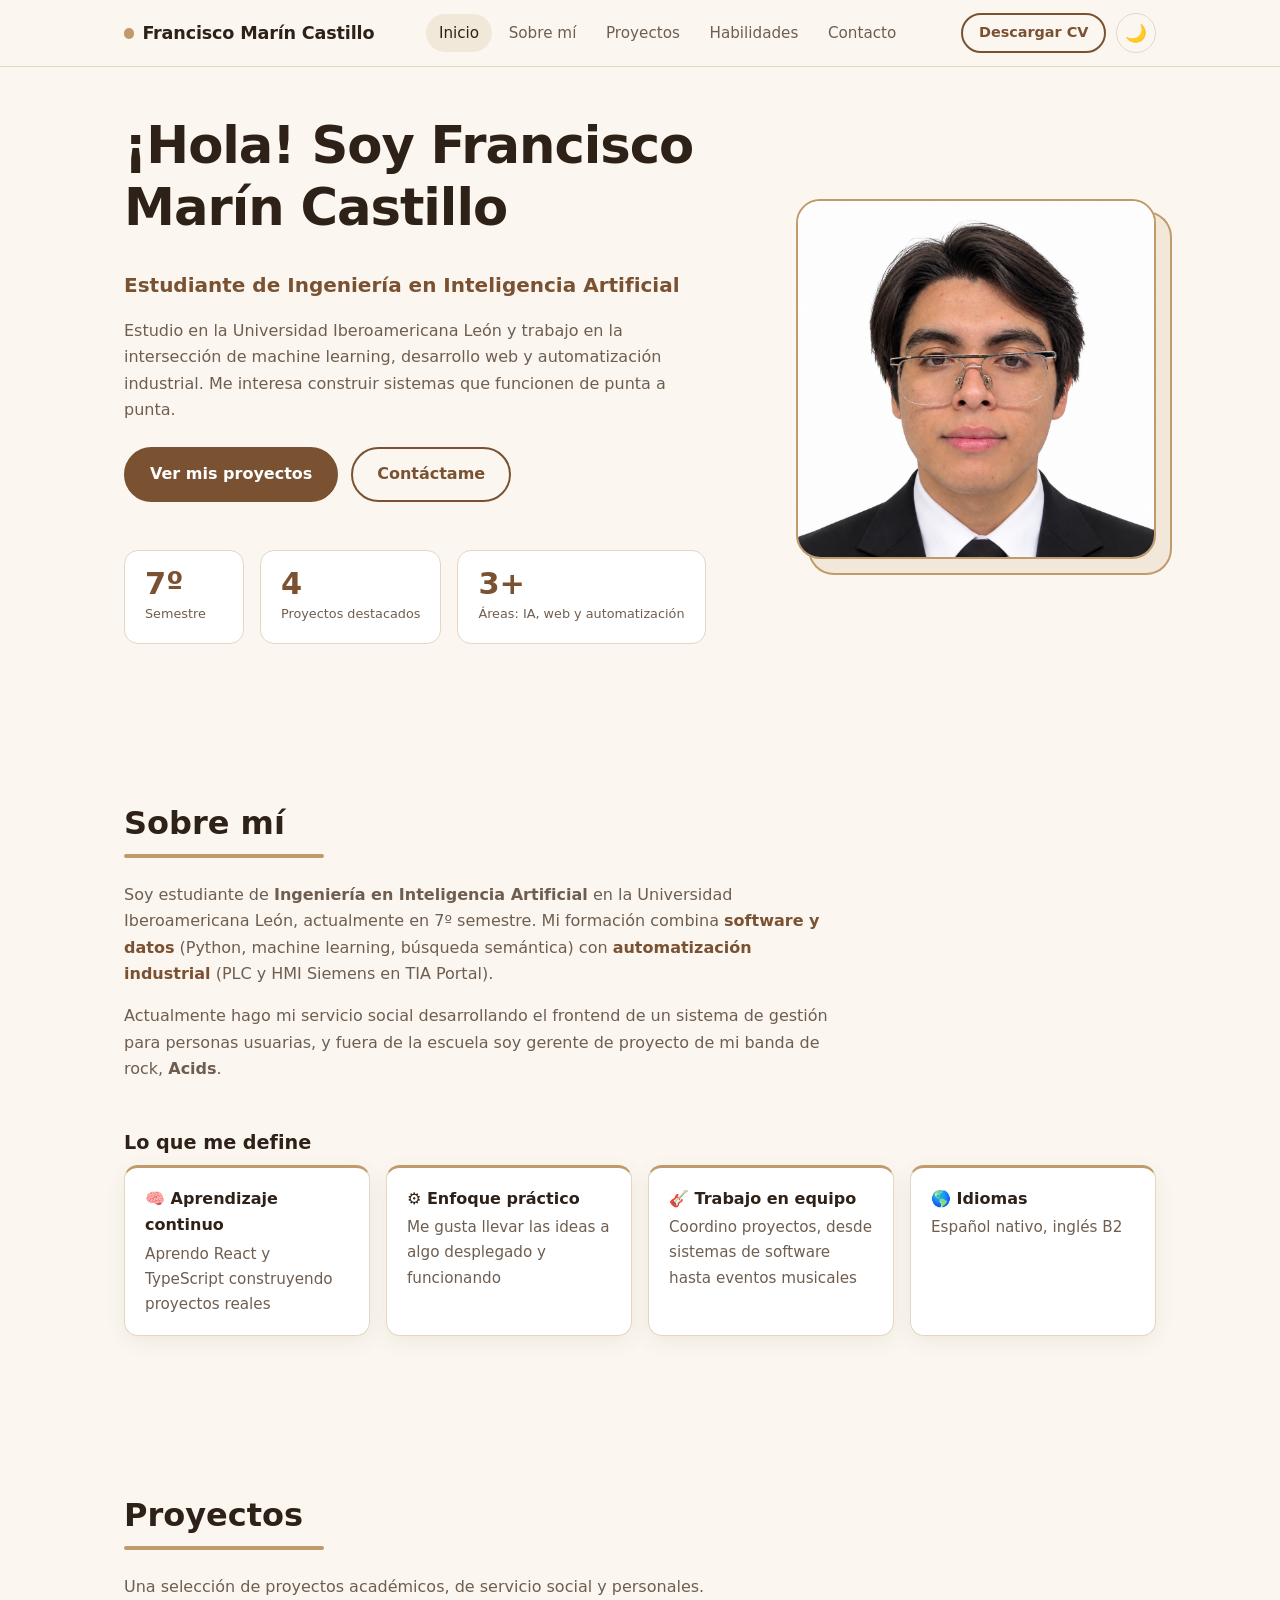
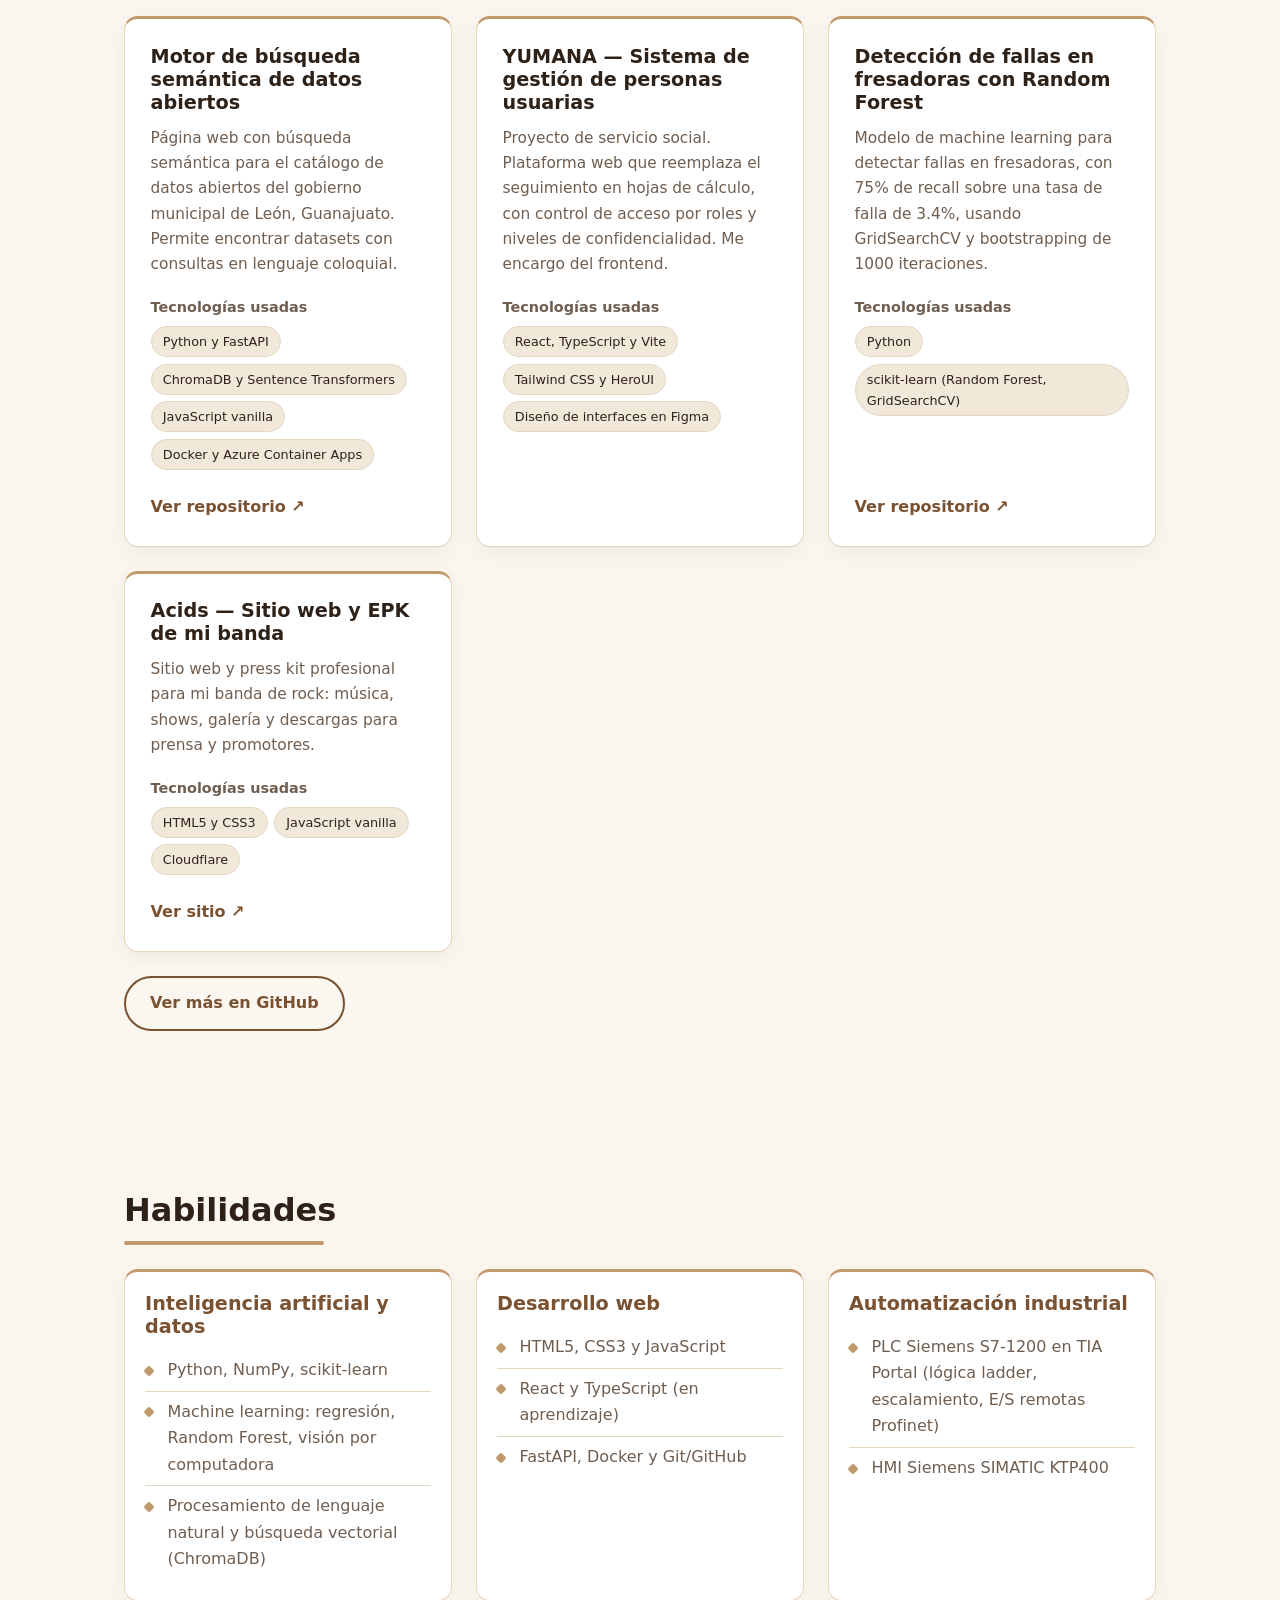
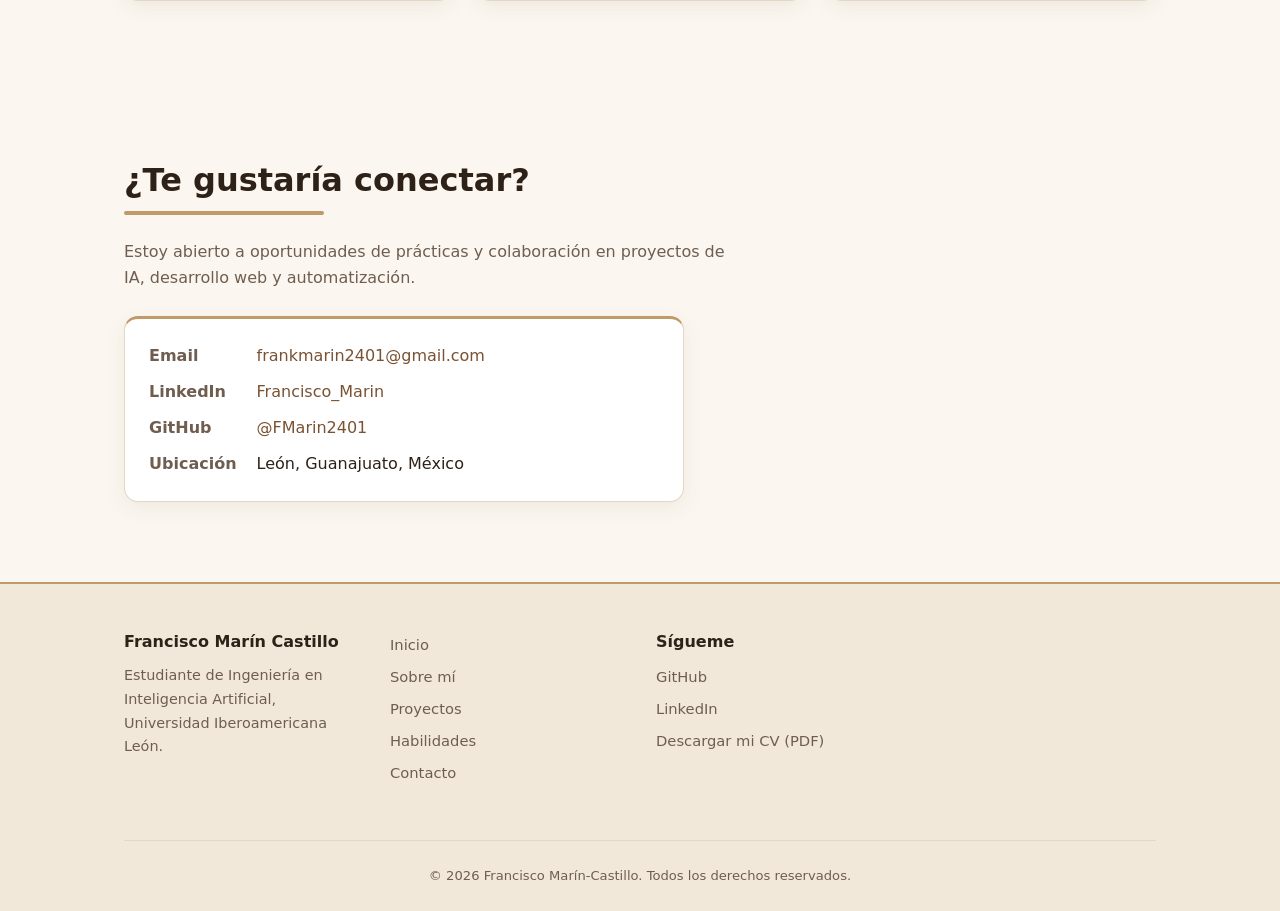
==== public/index.html @ a1ed073c "Refactorizacion" ====
<!DOCTYPE html>
<html lang="es">

<head>
  <meta charset="UTF-8">
  <meta name="viewport" content="width=device-width, initial-scale=1.0">
  <meta name="theme-color" content="#fbf7f0">

  <!-- SEO básico -->
  <title>Francisco Marín-Castillo | Estudiante de Ingeniería en Inteligencia Artificial</title>
  <meta name="description"
    content="Portafolio de Francisco Marín-Castillo, estudiante de Ingeniería en Inteligencia Artificial en la Universidad Iberoamericana León. Proyectos en machine learning, desarrollo web y automatización industrial.">
  <meta name="author" content="Francisco Marín-Castillo">
  <meta name="robots" content="index, follow">

  <!-- Open Graph (completar og:image y og:url cuando haya dominio) -->
  <link rel="canonical" href="https://frankmarincas.dev/">
  <meta property="og:url" content="https://frankmarincas.dev/">
  <meta property="og:title" content="Francisco Marín-Castillo - Ingeniería en Inteligencia Artificial">
  <meta property="og:description"
    content="Proyectos de machine learning, búsqueda semántica, desarrollo web y automatización industrial.">
  <meta property="og:type" content="profile">
  <meta property="og:site_name" content="Francisco Marín-Castillo">

  <!-- Twitter Card -->
  <meta name="twitter:card" content="summary">
  <meta name="twitter:title" content="Francisco Marín-Castillo - Ingeniería en IA">
  <meta name="twitter:description" content="Portafolio de proyectos de IA, desarrollo web y automatización.">

  <script src="theme-init.js"></script>
  <link rel="stylesheet" href="styles.css">
  <script src="script.js" defer></script>
</head>

<body>
  <a class="skip-link" href="#contenido-principal">Saltar al contenido</a>

  <!-- ========== HEADER ========== -->
  <header class="site-header">
    <div class="container site-header__inner">
      <a class="brand" href="#inicio">Francisco Marín Castillo</a>

      <nav class="nav" id="menu-principal" aria-label="Navegación principal">
        <ul class="nav__list">
          <li><a class="nav__link" href="#inicio">Inicio</a></li>
          <li><a class="nav__link" href="#sobre-mi">Sobre mí</a></li>
          <li><a class="nav__link" href="#proyectos-destacados">Proyectos</a></li>
          <li><a class="nav__link" href="#habilidades">Habilidades</a></li>
          <li><a class="nav__link" href="#contacto">Contacto</a></li>
        </ul>
      </nav>

      <!-- 2. Reemplaza el <a> del CV por este bloque -->
      <div class="site-header__actions">
        <a class="button button--outline button--small site-header__cv"
          href="assets/documents/FranciscoMarin_CVES.pdf" download>Descargar CV</a>

        <button class="icon-button theme-toggle" type="button"
                aria-label="Cambiar a modo oscuro"></button>

        <button class="icon-button nav-toggle" type="button"
                aria-expanded="false" aria-controls="menu-principal" aria-label="Abrir menú">
          <span class="nav-toggle__icon" aria-hidden="true"></span>
        </button>
      </div>
    </div>
  </header>

  <!-- ========== CONTENIDO PRINCIPAL ========== -->
  <main id="contenido-principal">

    <!-- Hero -->
    <section class="section section--hero" id="inicio" aria-labelledby="hero-titulo">
      <div class="container hero">
        <div class="hero__content">
          <h1 class="hero__title" id="hero-titulo">¡Hola! Soy Francisco Marín Castillo</h1>
          <p class="hero__role">Estudiante de Ingeniería en Inteligencia Artificial</p>
          <p class="hero__text">
            Estudio en la Universidad Iberoamericana León y trabajo en la
            intersección de machine learning, desarrollo web y automatización
            industrial. Me interesa construir sistemas que funcionen de punta a punta.
          </p>

          <div class="hero__actions">
            <a class="button button--primary" href="#proyectos-destacados">Ver mis proyectos</a>
            <a class="button button--outline" href="#contacto">Contáctame</a>
          </div>

          <ul class="stats">
            <li class="stats__item">
              <data class="stats__value" value="7">7º</data>
              <span class="stats__label">Semestre</span>
            </li>
            <li class="stats__item">
              <data class="stats__value" value="4">4</data>
              <span class="stats__label">Proyectos destacados</span>
            </li>
            <li class="stats__item">
              <data class="stats__value" value="3">3+</data>
              <span class="stats__label">Áreas: IA, web y automatización</span>
            </li>
          </ul>
        </div>

        <figure class="hero__figure">
          <img class="hero__photo" src="assets/images/Francisco.png" alt="Francisco Marín-Castillo"
            width="500" height="500" loading="eager">
        </figure>
      </div>
    </section>

    <!-- Sobre mí -->
    <section class="section" id="sobre-mi" aria-labelledby="about-titulo">
      <div class="container">
        <h2 class="section__title" id="about-titulo">Sobre mí</h2>

        <div class="prose">
          <p>
            Soy estudiante de <strong>Ingeniería en Inteligencia Artificial</strong>
            en la Universidad Iberoamericana León, actualmente en 7º semestre.
            Mi formación combina <em>software y datos</em> (Python, machine learning,
            búsqueda semántica) con <em>automatización industrial</em>
            (PLC y HMI Siemens en TIA Portal).
          </p>
          <p>
            Actualmente hago mi servicio social desarrollando el frontend de un
            sistema de gestión para personas usuarias, y fuera de la escuela soy
            gerente de proyecto de mi banda de rock, <strong>Acids</strong>.
          </p>
        </div>

        <h3 class="section__subtitle">Lo que me define</h3>
        <dl class="traits">
          <div class="traits__item card">
            <dt class="traits__term">🧠 Aprendizaje continuo</dt>
            <dd class="traits__desc">Aprendo React y TypeScript construyendo proyectos reales</dd>
          </div>
          <div class="traits__item card">
            <dt class="traits__term">⚙️ Enfoque práctico</dt>
            <dd class="traits__desc">Me gusta llevar las ideas a algo desplegado y funcionando</dd>
          </div>
          <div class="traits__item card">
            <dt class="traits__term">🎸 Trabajo en equipo</dt>
            <dd class="traits__desc">Coordino proyectos, desde sistemas de software hasta eventos musicales</dd>
          </div>
          <div class="traits__item card">
            <dt class="traits__term">🌎 Idiomas</dt>
            <dd class="traits__desc">Español nativo, inglés B2</dd>
          </div>
        </dl>
      </div>
    </section>

    <!-- Proyectos -->
    <section class="section" id="proyectos-destacados" aria-labelledby="projects-titulo">
      <div class="container">
        <h2 class="section__title" id="projects-titulo">Proyectos</h2>
        <p class="section__intro">Una selección de proyectos académicos, de servicio social y personales.</p>

        <div class="projects">
          <article class="card project">
            <h3 class="project__title">Motor de búsqueda semántica de datos abiertos</h3>
            <p class="project__text">
              Página web con búsqueda semántica para el catálogo de datos abiertos
              del gobierno municipal de León, Guanajuato. Permite encontrar datasets
              con consultas en lenguaje coloquial.
            </p>
            <h4 class="project__label">Tecnologías usadas</h4>
            <ul class="chips">
              <li class="chips__item">Python y FastAPI</li>
              <li class="chips__item">ChromaDB y Sentence Transformers</li>
              <li class="chips__item">JavaScript vanilla</li>
              <li class="chips__item">Docker y Azure Container Apps</li>
            </ul>
            <a class="project__link" href="https://github.com/FMarin2401/buscador_semantico_datasets_gubernamental"
              target="_blank" rel="noopener">Ver repositorio ↗</a>
          </article>

          <article class="card project">
            <h3 class="project__title">YUMANA — Sistema de gestión de personas usuarias</h3>
            <p class="project__text">
              Proyecto de servicio social. Plataforma web que reemplaza el seguimiento
              en hojas de cálculo, con control de acceso por roles y niveles de
              confidencialidad. Me encargo del frontend.
            </p>
            <h4 class="project__label">Tecnologías usadas</h4>
            <ul class="chips">
              <li class="chips__item">React, TypeScript y Vite</li>
              <li class="chips__item">Tailwind CSS y HeroUI</li>
              <li class="chips__item">Diseño de interfaces en Figma</li>
            </ul>
          </article>

          <article class="card project">
            <h3 class="project__title">Detección de fallas en fresadoras con Random Forest</h3>
            <p class="project__text">
              Modelo de machine learning para detectar fallas en fresadoras, con
              75% de recall sobre una tasa de falla de 3.4%, usando GridSearchCV y
              bootstrapping de 1000 iteraciones.
            </p>
            <h4 class="project__label">Tecnologías usadas</h4>
            <ul class="chips">
              <li class="chips__item">Python</li>
              <li class="chips__item">scikit-learn (Random Forest, GridSearchCV)</li>
            </ul>
            <a class="project__link" href="https://github.com/FMarin2401/ProyectoFresadoras" target="_blank"
              rel="noopener">Ver repositorio ↗</a>
          </article>

          <article class="card project">
            <h3 class="project__title">Acids — Sitio web y EPK de mi banda</h3>
            <p class="project__text">
              Sitio web y press kit profesional para mi banda de rock: música,
              shows, galería y descargas para prensa y promotores.
            </p>
            <h4 class="project__label">Tecnologías usadas</h4>
            <ul class="chips">
              <li class="chips__item">HTML5 y CSS3</li>
              <li class="chips__item">JavaScript vanilla</li>
              <li class="chips__item">Cloudflare</li>
            </ul>
            <a class="project__link" href="https://acids-mx.frankmarin2401.workers.dev" target="_blank"
              rel="noopener">Ver sitio ↗</a>
          </article>
        </div>

        <a class="button button--outline" href="https://github.com/FMarin2401" target="_blank" rel="noopener">
          Ver más en GitHub
        </a>
      </div>
    </section>

    <!-- Habilidades -->
    <section class="section" id="habilidades" aria-labelledby="skills-titulo">
      <div class="container">
        <h2 class="section__title" id="skills-titulo">Habilidades</h2>

        <div class="skills">
          <div class="card skill-group">
            <h3 class="skill-group__title">Inteligencia artificial y datos</h3>
            <ul class="skill-group__list">
              <li class="skill-group__item">Python, NumPy, scikit-learn</li>
              <li class="skill-group__item">Machine learning: regresión, Random Forest, visión por computadora</li>
              <li class="skill-group__item">Procesamiento de lenguaje natural y búsqueda vectorial (ChromaDB)</li>
            </ul>
          </div>

          <div class="card skill-group">
            <h3 class="skill-group__title">Desarrollo web</h3>
            <ul class="skill-group__list">
              <li class="skill-group__item">HTML5, CSS3 y JavaScript</li>
              <li class="skill-group__item">React y TypeScript (en aprendizaje)</li>
              <li class="skill-group__item">FastAPI, Docker y Git/GitHub</li>
            </ul>
          </div>

          <div class="card skill-group">
            <h3 class="skill-group__title">Automatización industrial</h3>
            <ul class="skill-group__list">
              <li class="skill-group__item">PLC Siemens S7-1200 en TIA Portal (lógica ladder, escalamiento, E/S remotas Profinet)</li>
              <li class="skill-group__item">HMI Siemens SIMATIC KTP400</li>
            </ul>
          </div>
        </div>
      </div>
    </section>

    <!-- Contacto -->
    <section class="section" id="contacto" aria-labelledby="cta-titulo">
      <div class="container">
        <h2 class="section__title" id="cta-titulo">¿Te gustaría conectar?</h2>
        <p class="section__intro">
          Estoy abierto a oportunidades de prácticas y colaboración en proyectos
          de IA, desarrollo web y automatización.
        </p>

        <address class="card contact-card">
          <dl class="contact-card__list">
            <dt>Email</dt>
            <dd><a href="mailto:frankmarin2401@gmail.com">frankmarin2401@gmail.com</a></dd>

            <dt>LinkedIn</dt>
            <dd>
              <a href="https://www.linkedin.com/in/francisco-marin-cast" target="_blank"
                rel="noopener">Francisco_Marin</a>
            </dd>

            <dt>GitHub</dt>
            <dd><a href="https://github.com/FMarin2401" target="_blank" rel="noopener">@FMarin2401</a></dd>

            <dt>Ubicación</dt>
            <dd>León, Guanajuato, México</dd>
          </dl>
        </address>
      </div>
    </section>
  </main>

  <!-- ========== FOOTER ========== -->
  <footer class="site-footer">
    <div class="container site-footer__grid">
      <section class="site-footer__block" aria-labelledby="footer-about">
        <h2 class="site-footer__title" id="footer-about">Francisco Marín Castillo</h2>
        <p class="site-footer__text">
          Estudiante de Ingeniería en Inteligencia Artificial,
          Universidad Iberoamericana León.
        </p>
      </section>

      <nav class="site-footer__block" aria-label="Enlaces del footer">
        <ul class="site-footer__list">
          <li><a class="site-footer__link" href="#inicio">Inicio</a></li>
          <li><a class="site-footer__link" href="#sobre-mi">Sobre mí</a></li>
          <li><a class="site-footer__link" href="#proyectos-destacados">Proyectos</a></li>
          <li><a class="site-footer__link" href="#habilidades">Habilidades</a></li>
          <li><a class="site-footer__link" href="#contacto">Contacto</a></li>
        </ul>
      </nav>

      <section class="site-footer__block" aria-labelledby="footer-social">
        <h2 class="site-footer__title" id="footer-social">Sígueme</h2>
        <ul class="site-footer__list">
          <li><a class="site-footer__link" href="https://github.com/FMarin2401" target="_blank"
              rel="noopener">GitHub</a></li>
          <li><a class="site-footer__link" href="https://www.linkedin.com/in/francisco-marin-cast" target="_blank"
              rel="noopener">LinkedIn</a></li>
          <li><a class="site-footer__link" href="assets/documents/FranciscoMarin_CVES.pdf" download>Descargar mi CV
              (PDF)</a></li>
        </ul>
      </section>

      <p class="site-footer__legal">&copy; 2026 Francisco Marín-Castillo. Todos los derechos reservados.</p>
    </div>
  </footer>
</body>

</html>
---- public/styles.css ----
/* ==========================================================
   Portafolio — Francisco Marín-Castillo
   Paleta: crema/marfil + café madera
   Arquitectura: tokens → base → layout → componentes
   Convención: BEM (.bloque__elemento--modificador)
   ========================================================== */

/* 1. Tokens */
:root {
  /* Color */
  color-scheme: light;
  --color-on-accent: #ffffff;                 /* texto sobre botones de acento */
  --color-header-bg: rgba(251, 247, 240, .9); /* fondo translúcido del header */
  --color-ivory: #fbf7f0;      /* fondo general */
  --color-white: #ffffff;      /* tarjetas */
  --color-sand: #f1e8da;       /* chips, hover suave */
  --color-border: #e4d6c2;     /* bordes */
  --color-oak: #c19a6b;        /* madera clara: decoración */
  --color-walnut: #7a5232;     /* madera media: botones, enlaces */
  --color-walnut-dark: #5e3d24;/* hover */
  --color-espresso: #2e2118;   /* texto principal */
  --color-muted: #6f5e50;      /* texto secundario */

  /* Tipografía */
  --font-sans: system-ui, -apple-system, "Segoe UI", Roboto, "Helvetica Neue", Arial, sans-serif;

  /* Espaciado, forma y layout */
  --space-1: .5rem;
  --space-2: 1rem;
  --space-3: 1.5rem;
  --space-4: 3rem;
  --space-5: 5rem;
  --radius: 14px;
  --radius-pill: 999px;
  --max-width: 1080px;
  --shadow-soft: 0 6px 20px rgba(94, 61, 36, .08);
}

/* Tema Oscuro */
:root[data-theme="dark"] {
  color-scheme: dark;
  --color-ivory: #1a1411;
  --color-white: #241b16;
  --color-sand: #302419;
  --color-border: #44352a;
  --color-oak: #c19a6b;
  --color-walnut: #d9b184;
  --color-walnut-dark: #e8c9a3;
  --color-espresso: #f3ebe0;
  --color-muted: #b8a695;
  --color-on-accent: #1a1411;
  --color-header-bg: rgba(26, 20, 17, .9);
  --shadow-soft: 0 6px 20px rgba(0, 0, 0, .35);
}

/* 2. Base (solo elementos, sin clases) */
*, *::before, *::after { box-sizing: border-box; }

html {
  scroll-behavior: smooth;
  scroll-padding-top: 5rem;
}

body {
  margin: 0;
  font-family: var(--font-sans);
  background: var(--color-ivory);
  color: var(--color-espresso);
  line-height: 1.65;
  -webkit-font-smoothing: antialiased;
}

img { display: block; max-width: 100%; height: auto; }

a { color: var(--color-walnut); text-decoration: none; }
a:hover { text-decoration: underline; }

:focus-visible {
  outline: 3px solid var(--color-walnut);
  outline-offset: 3px;
  border-radius: 4px;
}

h1, h2, h3, h4 { margin: 0 0 .6em; line-height: 1.2; }
h1 { font-size: clamp(2rem, 5vw, 3.2rem); font-weight: 800; letter-spacing: -.02em; }
h2 { font-size: clamp(1.5rem, 3.5vw, 2rem); font-weight: 700; }
h3 { font-size: 1.2rem; }
h4 { font-size: .9rem; font-weight: 600; }

p { margin: 0 0 1em; }
em { color: var(--color-walnut); font-style: normal; font-weight: 600; }

/* 3. Layout */
.container {
  width: 100%;
  max-width: var(--max-width);
  margin-inline: auto;
  padding-inline: var(--space-3);
}

.section { padding-block: var(--space-5); }
.section--hero { padding-top: var(--space-4); }

.section__title {
  position: relative;
  margin-bottom: var(--space-3);
  padding-bottom: 1rem;
}
/* barra de "veta de madera" bajo cada título */
.section__title::after {
  content: "";
  position: absolute;
  left: 0;
  bottom: 0;
  width: 200px;
  height: 4px;
  border-radius: 4px;
  background: var(--color-oak);
}
.section__subtitle { margin-top: var(--space-4); }
.section__intro { max-width: 60ch; color: var(--color-muted); }

.prose { max-width: 70ch; color: var(--color-muted); }

.skip-link {
  position: absolute;
  left: var(--space-2);
  top: -4rem;
  z-index: 200;
  padding: .6rem 1rem;
  background: var(--color-walnut);
  color: var(--color-on-accent);
  border-radius: var(--radius);
}
.skip-link:focus { top: var(--space-2); }

/* 4. Componentes */

/* Botón */
.button {
  display: inline-block;
  padding: .75rem 1.5rem;
  border: 2px solid var(--color-walnut);
  border-radius: var(--radius-pill);
  font-weight: 700;
  transition: background-color .2s, color .2s;
}
.button:hover { text-decoration: none; }
.button--primary { background: var(--color-walnut); color: var(--color-on-accent); }
.button--primary:hover { background: var(--color-walnut-dark); border-color: var(--color-walnut-dark); }
.button--outline { background: transparent; color: var(--color-walnut); }
.button--outline:hover { background: var(--color-walnut); color: var(--color-on-accent); }
.button--small { padding: .4rem 1rem; font-size: .9rem; }

/* Botones de Icono (Toggle Tema / Menú Hamburguesa) */
.icon-button {
  display: none;
  align-items: center;
  justify-content: center;
  width: 2.5rem;
  height: 2.5rem;
  padding: 0;
  border: 1px solid var(--color-border);
  border-radius: 50%;
  background: transparent;
  color: var(--color-espresso);
  font-size: 1.1rem;
  cursor: pointer;
  transition: background-color .2s;
}
.icon-button:hover { background: var(--color-sand); }
.js .theme-toggle { display: inline-flex; }

/* Icono del cambio de tema */
.theme-toggle::before { content: "🌙"; }
:root[data-theme="dark"] .theme-toggle::before { content: "☀️"; }

/* Icono hamburguesa: una barra + dos pseudo-elementos */
.nav-toggle__icon,
.nav-toggle__icon::before,
.nav-toggle__icon::after {
  display: block;
  width: 1.2rem;
  height: 2px;
  border-radius: 2px;
  background: currentColor;
  transition: transform .2s, background-color .2s;
}
.nav-toggle__icon { position: relative; }
.nav-toggle__icon::before,
.nav-toggle__icon::after { content: ""; position: absolute; left: 0; }
.nav-toggle__icon::before { top: -6px; }
.nav-toggle__icon::after { top: 6px; }

/* Icono abierto: se convierte en una X */
.nav-toggle[aria-expanded="true"] .nav-toggle__icon { background: transparent; }
.nav-toggle[aria-expanded="true"] .nav-toggle__icon::before { transform: translateY(6px) rotate(45deg); }
.nav-toggle[aria-expanded="true"] .nav-toggle__icon::after { transform: translateY(-6px) rotate(-45deg); }

/* Tarjeta genérica */
.card {
  background: var(--color-white);
  border: 1px solid var(--color-border);
  border-top: 3px solid var(--color-oak);
  border-radius: var(--radius);
  box-shadow: var(--shadow-soft);
}

/* Chips */
.chips {
  display: flex;
  flex-wrap: wrap;
  gap: .4rem;
  margin: 0 0 var(--space-3);
  padding: 0;
  list-style: none;
}
.chips__item {
  padding: .25rem .7rem;
  background: var(--color-sand);
  border: 1px solid var(--color-border);
  border-radius: var(--radius-pill);
  font-size: .8rem;
}

/* Encabezado del sitio */
.site-header {
  position: sticky;
  top: 0;
  z-index: 100;
  background: var(--color-header-bg);
  backdrop-filter: blur(10px);
  border-bottom: 1px solid var(--color-border);
}
.site-header__inner {
  display: flex;
  flex-wrap: wrap;
  align-items: center;
  justify-content: space-between;
  gap: var(--space-2);
  padding-block: .8rem;
}
.site-header__actions { display: flex; align-items: center; gap: .6rem; }

.brand {
  color: var(--color-espresso);
  font-size: 1.1rem;
  font-weight: 800;
  letter-spacing: -.01em;
}
.brand::before {
  content: "";
  display: inline-block;
  width: .65rem;
  height: .65rem;
  margin-right: .5rem;
  border-radius: 50%;
  background: var(--color-oak);
}
.brand:hover { text-decoration: none; }

/* Navegación */
.nav__list {
  display: flex;
  flex-wrap: wrap;
  gap: .25rem;
  margin: 0;
  padding: 0;
  list-style: none;
}
.nav__link {
  display: block;
  padding: .4rem .8rem;
  border-radius: var(--radius-pill);
  color: var(--color-muted);
  font-size: .95rem;
  transition: color .2s, background-color .2s;
}
.nav__link:hover,
.nav__link[aria-current="location"] {
  background: var(--color-sand);
  color: var(--color-espresso);
  text-decoration: none;
}

/* Hero */
.hero {
  display: grid;
  gap: var(--space-4);
  align-items: center;
}
.hero__role { margin-bottom: var(--space-2); font-size: 1.25rem; font-weight: 700; color: var(--color-walnut); }
.hero__text { max-width: 56ch; color: var(--color-muted); }
.hero__actions { display: flex; flex-wrap: wrap; gap: .8rem; margin: var(--space-3) 0 var(--space-4); }

.hero__figure { margin: 0; max-width: 360px; }
.hero__photo {
  width: 100%;
  aspect-ratio: 1 / 1;
  object-fit: cover;
  border: 2px solid var(--color-oak);
  border-radius: 24px;
  box-shadow: 14px 14px 0 var(--color-sand), 14px 14px 0 2px var(--color-oak);
}

/* Estadísticas */
.stats { display: flex; flex-wrap: wrap; gap: var(--space-2); margin: 0; padding: 0; list-style: none; }
.stats__item {
  min-width: 120px;
  padding: 1rem 1.25rem;
  background: var(--color-white);
  border: 1px solid var(--color-border);
  border-radius: var(--radius);
}
.stats__value { display: block; font-size: 1.9rem; font-weight: 800; line-height: 1.1; color: var(--color-walnut); }
.stats__label { font-size: .8rem; color: var(--color-muted); }

/* Rasgos */
.traits {
  display: grid;
  grid-template-columns: repeat(auto-fit, minmax(230px, 1fr));
  gap: var(--space-2);
  margin: 0;
}
.traits__item { padding: 1.1rem 1.25rem; }
.traits__term { margin-bottom: .2rem; font-weight: 700; }
.traits__desc { margin: 0; color: var(--color-muted); font-size: .95rem; }

/* Proyectos */
.projects {
  display: grid;
  grid-template-columns: repeat(auto-fit, minmax(300px, 1fr));
  gap: var(--space-3);
  margin-bottom: var(--space-3);
}
.project { display: flex; flex-direction: column; padding: 1.6rem; }
.project__text { color: var(--color-muted); font-size: .96rem; }
.project__label { margin: .4rem 0 .6rem; color: var(--color-muted); }
.project__link { margin-top: auto; font-weight: 700; }

/* Habilidades */
.skills {
  display: grid;
  grid-template-columns: repeat(auto-fit, minmax(280px, 1fr));
  gap: var(--space-3);
}
.skill-group { padding: 1.25rem; }
.skill-group__title { color: var(--color-walnut); }
.skill-group__list { margin: 0; padding: 0; list-style: none; }
.skill-group__item {
  position: relative;
  padding: .45rem 0 .45rem 1.4rem;
  border-bottom: 1px solid var(--color-border);
  color: var(--color-muted);
}
.skill-group__item:last-child { border-bottom: 0; }
.skill-group__item::before {
  content: "";
  position: absolute;
  left: 0;
  top: 1.05rem;
  width: .5rem;
  height: .5rem;
  border-radius: 2px;
  background: var(--color-oak);
  transform: rotate(45deg);
}

/* Contacto */
.contact-card {
  max-width: 560px;
  margin-top: var(--space-3);
  padding: var(--space-3);
  font-style: normal;
}
.contact-card__list {
  display: grid;
  grid-template-columns: max-content 1fr;
  gap: .6rem 1.25rem;
  margin: 0;
}
.contact-card__list dt { color: var(--color-muted); font-weight: 600; }
.contact-card__list dd { margin: 0; word-break: break-word; }

/* Pie de página */
.site-footer {
  padding-block: var(--space-4) var(--space-3);
  background: var(--color-sand);
  border-top: 2px solid var(--color-oak);
}
.site-footer__grid {
  display: grid;
  grid-template-columns: repeat(auto-fit, minmax(210px, 1fr));
  gap: var(--space-4) 2rem;
}
.site-footer__title { margin-bottom: .8rem; font-size: 1rem; }
.site-footer__text { margin: 0; color: var(--color-muted); font-size: .9rem; }
.site-footer__list { margin: 0; padding: 0; list-style: none; }
.site-footer__list li { margin-bottom: .35rem; }
.site-footer__link { color: var(--color-muted); font-size: .92rem; }
.site-footer__link:hover { color: var(--color-walnut); }
.site-footer__legal {
  grid-column: 1 / -1;
  margin: 0;
  padding-top: var(--space-3);
  border-top: 1px solid var(--color-border);
  color: var(--color-muted);
  font-size: .82rem;
  text-align: center;
}

/* 5. Responsive */
@media (min-width: 860px) {
  .hero { grid-template-columns: 1fr 360px; }
}

@media (max-width: 640px) {
  .site-header__cv { display: none; }
  .js .nav-toggle { display: inline-flex; }
  .js .nav { display: none; order: 3; width: 100%; }
  .js .nav--open { display: block; }
  .js .nav--open .nav__list { flex-direction: column; }
  
  .nav__list { justify-content: center; }
  .section { padding-block: var(--space-4); }
  .contact-card__list { grid-template-columns: 1fr; gap: .1rem; }
  .contact-card__list dd { margin-bottom: .7rem; }
}

/* 6. Preferencias del usuario */
@media (prefers-reduced-motion: reduce) {
  html { scroll-behavior: auto; }
  * { transition: none !important; }
}
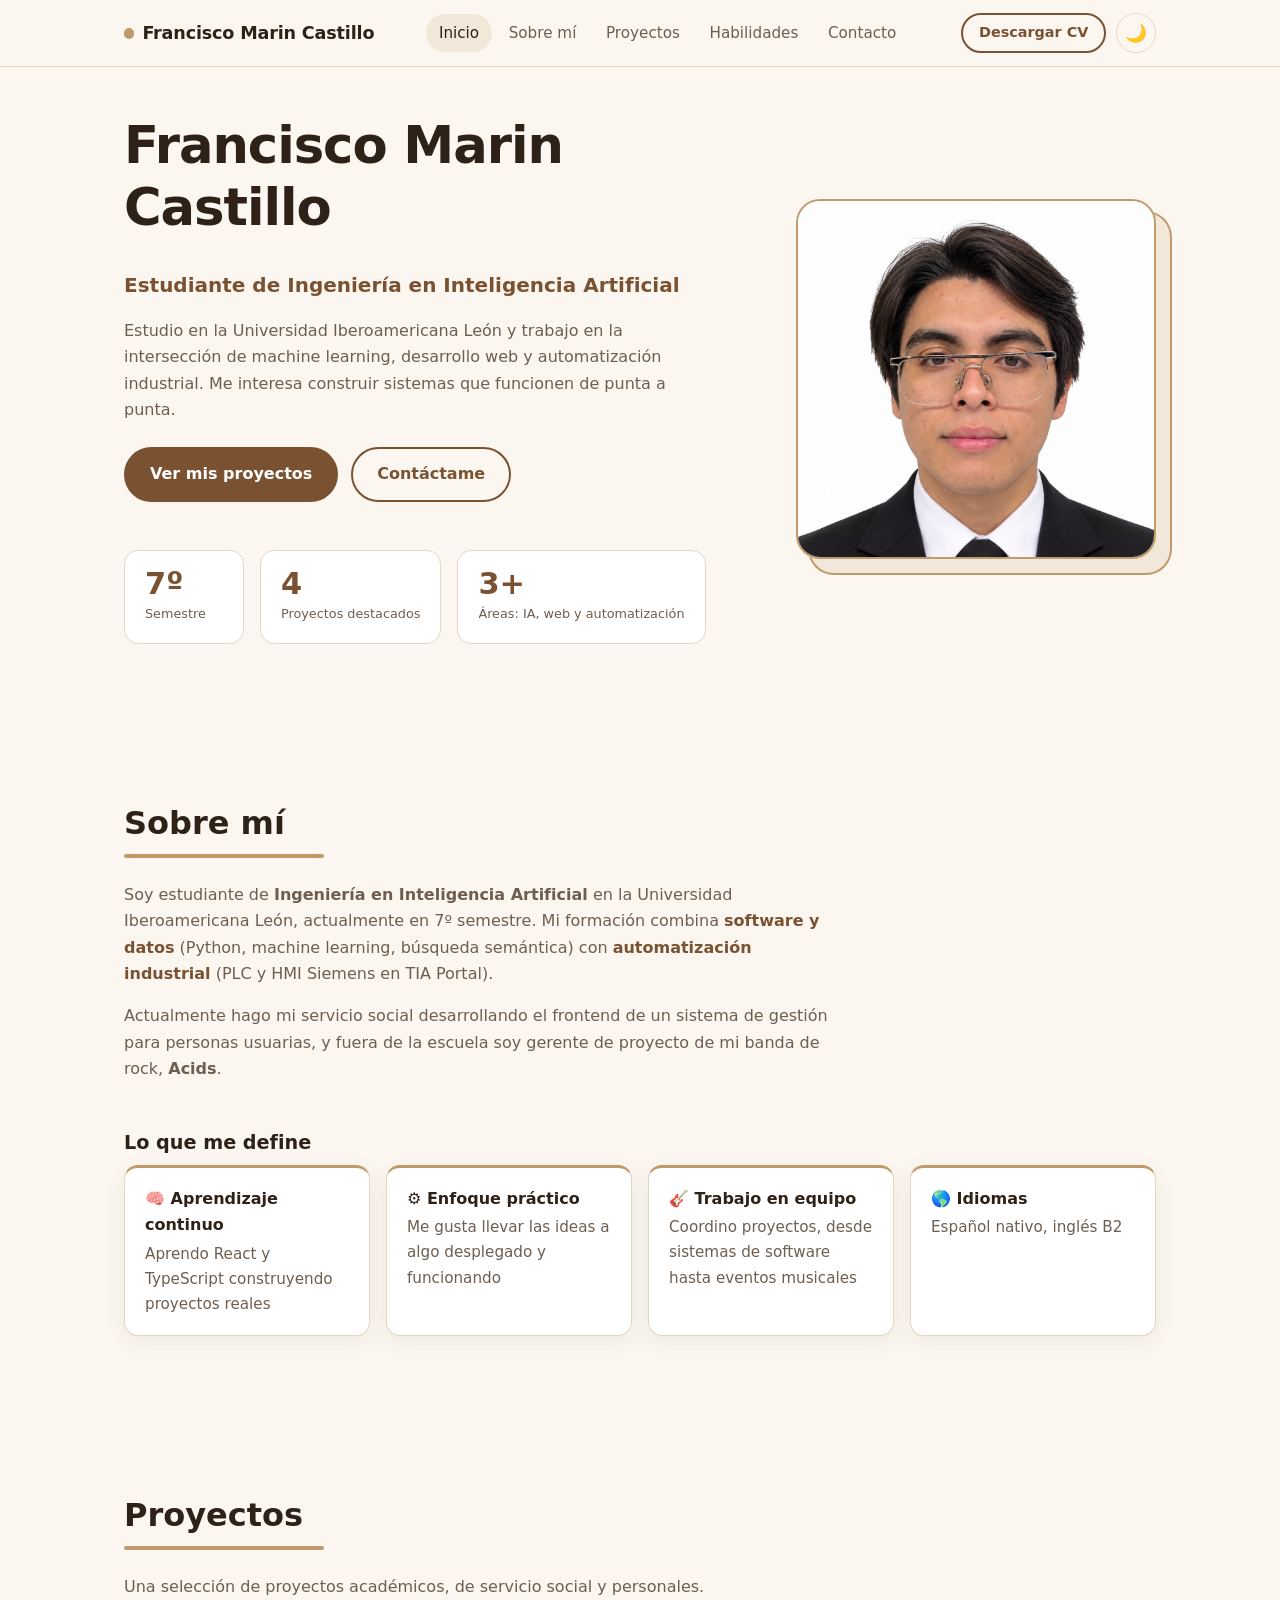
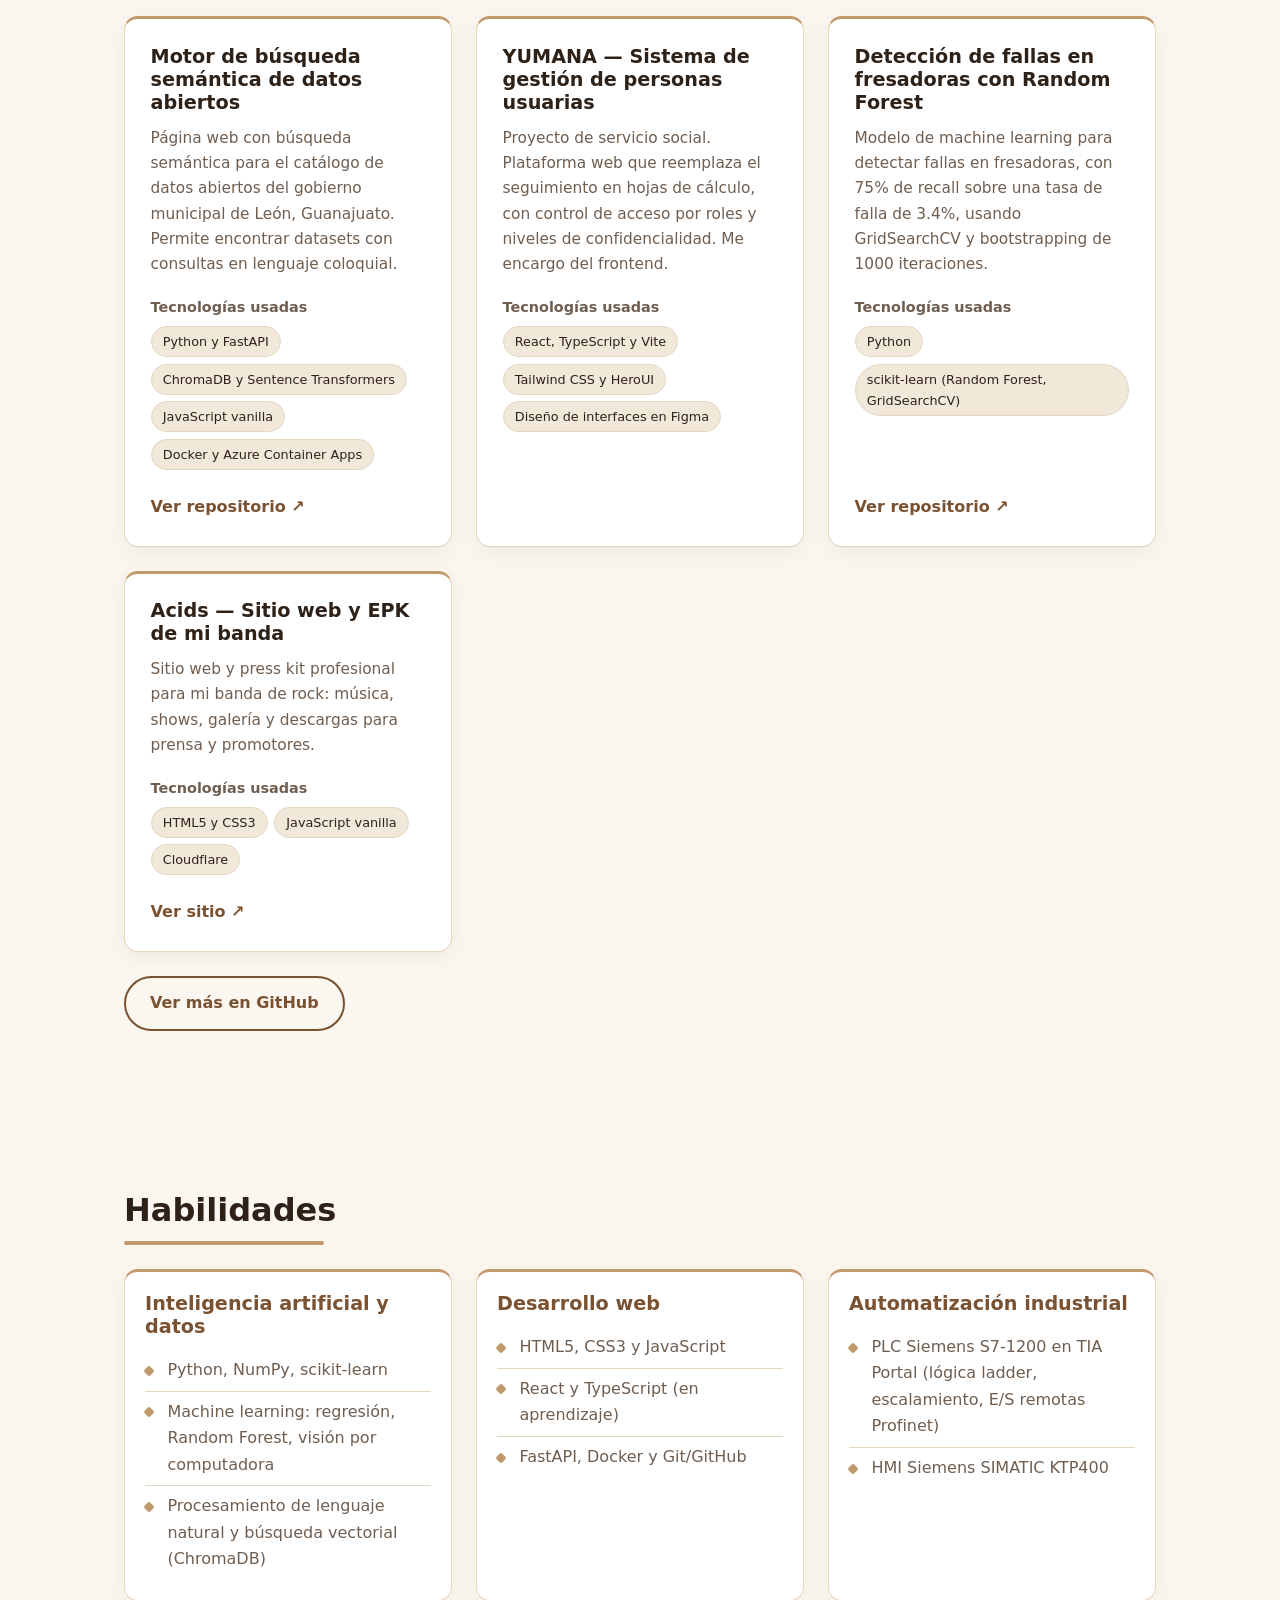
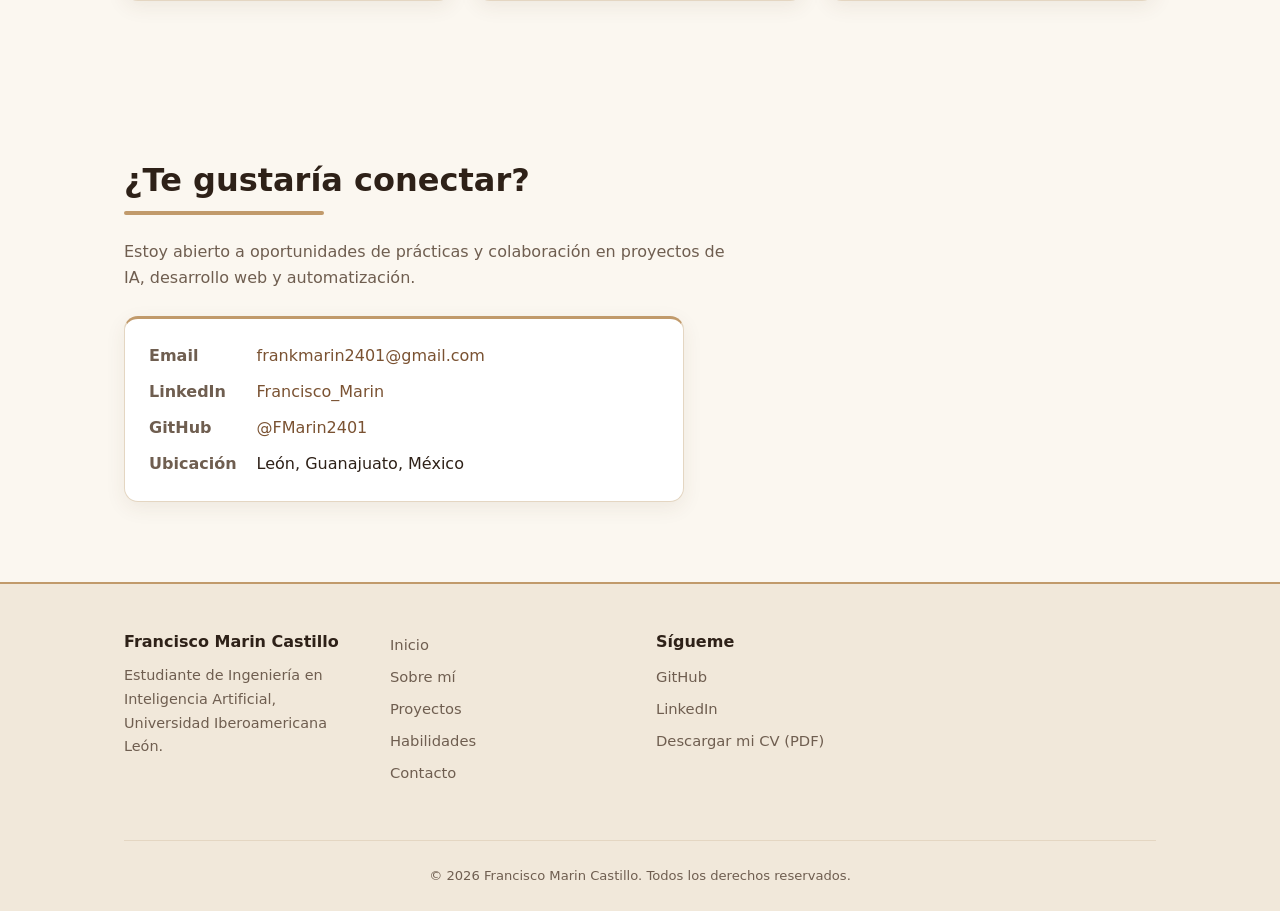
==== commit 631abfc3: "typo" ====
--- a/public/index.html
+++ b/public/index.html
@@ -7,16 +7,15 @@
   <meta name="theme-color" content="#fbf7f0">
 
   <!-- SEO básico -->
-  <title>Francisco Marín-Castillo | Estudiante de Ingeniería en Inteligencia Artificial</title>
-  <meta name="description"
-    content="Portafolio de Francisco Marín-Castillo, estudiante de Ingeniería en Inteligencia Artificial en la Universidad Iberoamericana León. Proyectos en machine learning, desarrollo web y automatización industrial.">
+  <title>Francisco Marin Castillo | Estudiante de Ingeniería en Inteligencia Artificial</title>
+  <meta name="description" content="Portafolio de Francisco Marín-Castillo: estudiante de Ingeniería en IA y desarrollador web en León, Gto. Proyectos de machine learning, React y automatización.">
   <meta name="author" content="Francisco Marín-Castillo">
   <meta name="robots" content="index, follow">
 
-  <!-- Open Graph (completar og:image y og:url cuando haya dominio) -->
+  <!-- Open Graph -->
   <link rel="canonical" href="https://frankmarincas.dev/">
   <meta property="og:url" content="https://frankmarincas.dev/">
-  <meta property="og:title" content="Francisco Marín-Castillo - Ingeniería en Inteligencia Artificial">
+  <meta property="og:title" content="Francisco Marin Castillo - Ingeniería en Inteligencia Artificial">
   <meta property="og:description"
     content="Proyectos de machine learning, búsqueda semántica, desarrollo web y automatización industrial.">
   <meta property="og:type" content="profile">
@@ -24,8 +23,30 @@
 
   <!-- Twitter Card -->
   <meta name="twitter:card" content="summary">
-  <meta name="twitter:title" content="Francisco Marín-Castillo - Ingeniería en IA">
+  <meta name="twitter:title" content="Francisco Marin Castillo - Ingeniería en IA">
   <meta name="twitter:description" content="Portafolio de proyectos de IA, desarrollo web y automatización.">
+
+  <!-- Datos Estructurados Schema.org (JSON-LD) -->
+  <script type="application/ld+json">
+  {
+    "@context": "https://schema.org",
+    "@type": "Person",
+    "name": "Francisco Marin Castillo",
+    "url": "https://frankmarincas.dev/",
+    "image": "https://frankmarincas.dev/assets/images/Francisco.png",
+    "address": {
+      "@type": "PostalAddress",
+      "addressLocality": "León",
+      "addressRegion": "Guanajuato",
+      "addressCountry": "MX"
+    },
+    "knowsAbout": ["Inteligencia artificial", "Machine learning", "Desarrollo web", "Automatización industrial"],
+    "sameAs": [
+      "https://github.com/FMarin2401",
+      "https://www.linkedin.com/in/francisco-marin-cast"
+    ]
+  }
+  </script>
 
   <script src="theme-init.js"></script>
   <link rel="stylesheet" href="styles.css">
@@ -38,7 +59,7 @@
   <!-- ========== HEADER ========== -->
   <header class="site-header">
     <div class="container site-header__inner">
-      <a class="brand" href="#inicio">Francisco Marín Castillo</a>
+      <a class="brand" href="#inicio">Francisco Marin Castillo</a>
 
       <nav class="nav" id="menu-principal" aria-label="Navegación principal">
         <ul class="nav__list">
@@ -50,7 +71,6 @@
         </ul>
       </nav>
 
-      <!-- 2. Reemplaza el <a> del CV por este bloque -->
       <div class="site-header__actions">
         <a class="button button--outline button--small site-header__cv"
           href="assets/documents/FranciscoMarin_CVES.pdf" download>Descargar CV</a>
@@ -73,7 +93,7 @@
     <section class="section section--hero" id="inicio" aria-labelledby="hero-titulo">
       <div class="container hero">
         <div class="hero__content">
-          <h1 class="hero__title" id="hero-titulo">¡Hola! Soy Francisco Marín Castillo</h1>
+          <h1 class="hero__title" id="hero-titulo">Francisco Marin Castillo</h1>
           <p class="hero__role">Estudiante de Ingeniería en Inteligencia Artificial</p>
           <p class="hero__text">
             Estudio en la Universidad Iberoamericana León y trabajo en la
@@ -103,7 +123,7 @@
         </div>
 
         <figure class="hero__figure">
-          <img class="hero__photo" src="assets/images/Francisco.png" alt="Francisco Marín-Castillo"
+          <img class="hero__photo" src="assets/images/Francisco.png" alt="Francisco Marin Castillo"
             width="500" height="500" loading="eager">
         </figure>
       </div>
@@ -300,7 +320,7 @@
   <footer class="site-footer">
     <div class="container site-footer__grid">
       <section class="site-footer__block" aria-labelledby="footer-about">
-        <h2 class="site-footer__title" id="footer-about">Francisco Marín Castillo</h2>
+        <h2 class="site-footer__title" id="footer-about">Francisco Marin Castillo</h2>
         <p class="site-footer__text">
           Estudiante de Ingeniería en Inteligencia Artificial,
           Universidad Iberoamericana León.
@@ -329,7 +349,7 @@
         </ul>
       </section>
 
-      <p class="site-footer__legal">&copy; 2026 Francisco Marín-Castillo. Todos los derechos reservados.</p>
+      <p class="site-footer__legal">&copy; 2026 Francisco Marin Castillo. Todos los derechos reservados.</p>
     </div>
   </footer>
 </body>
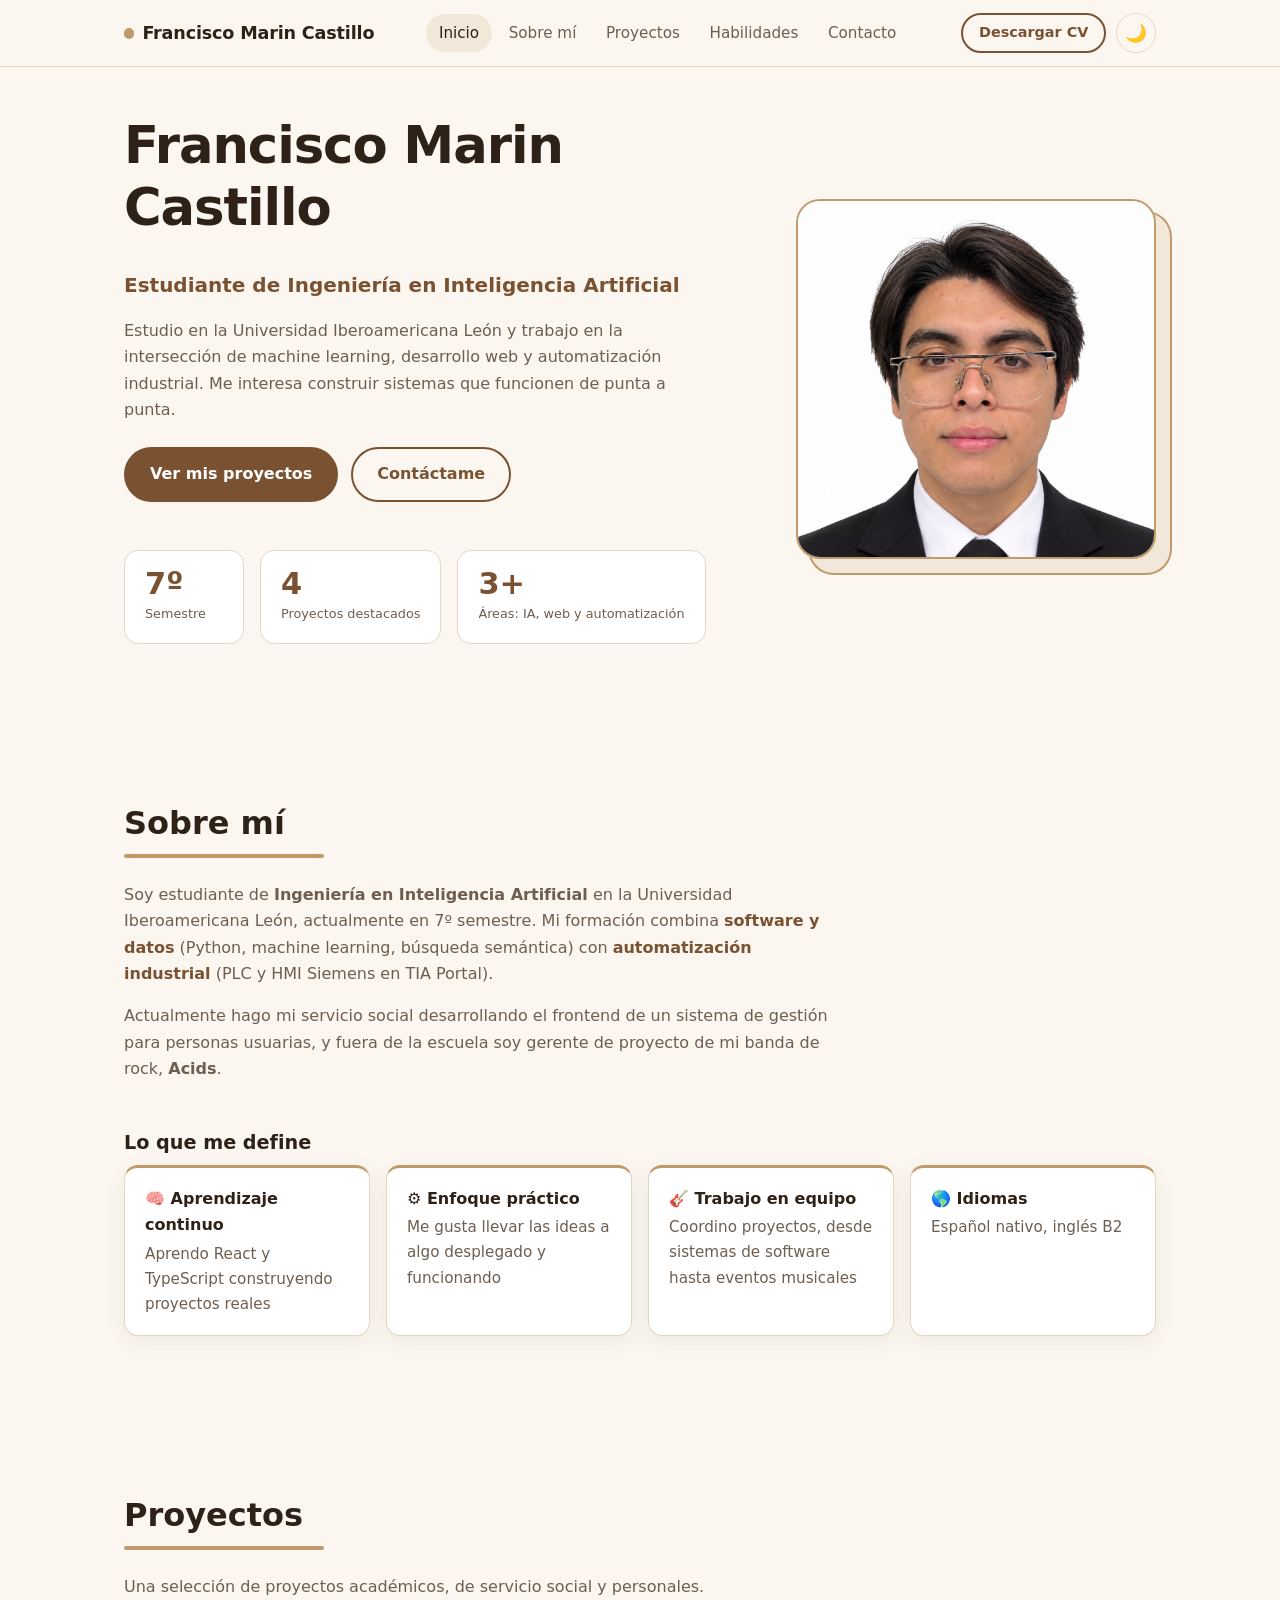
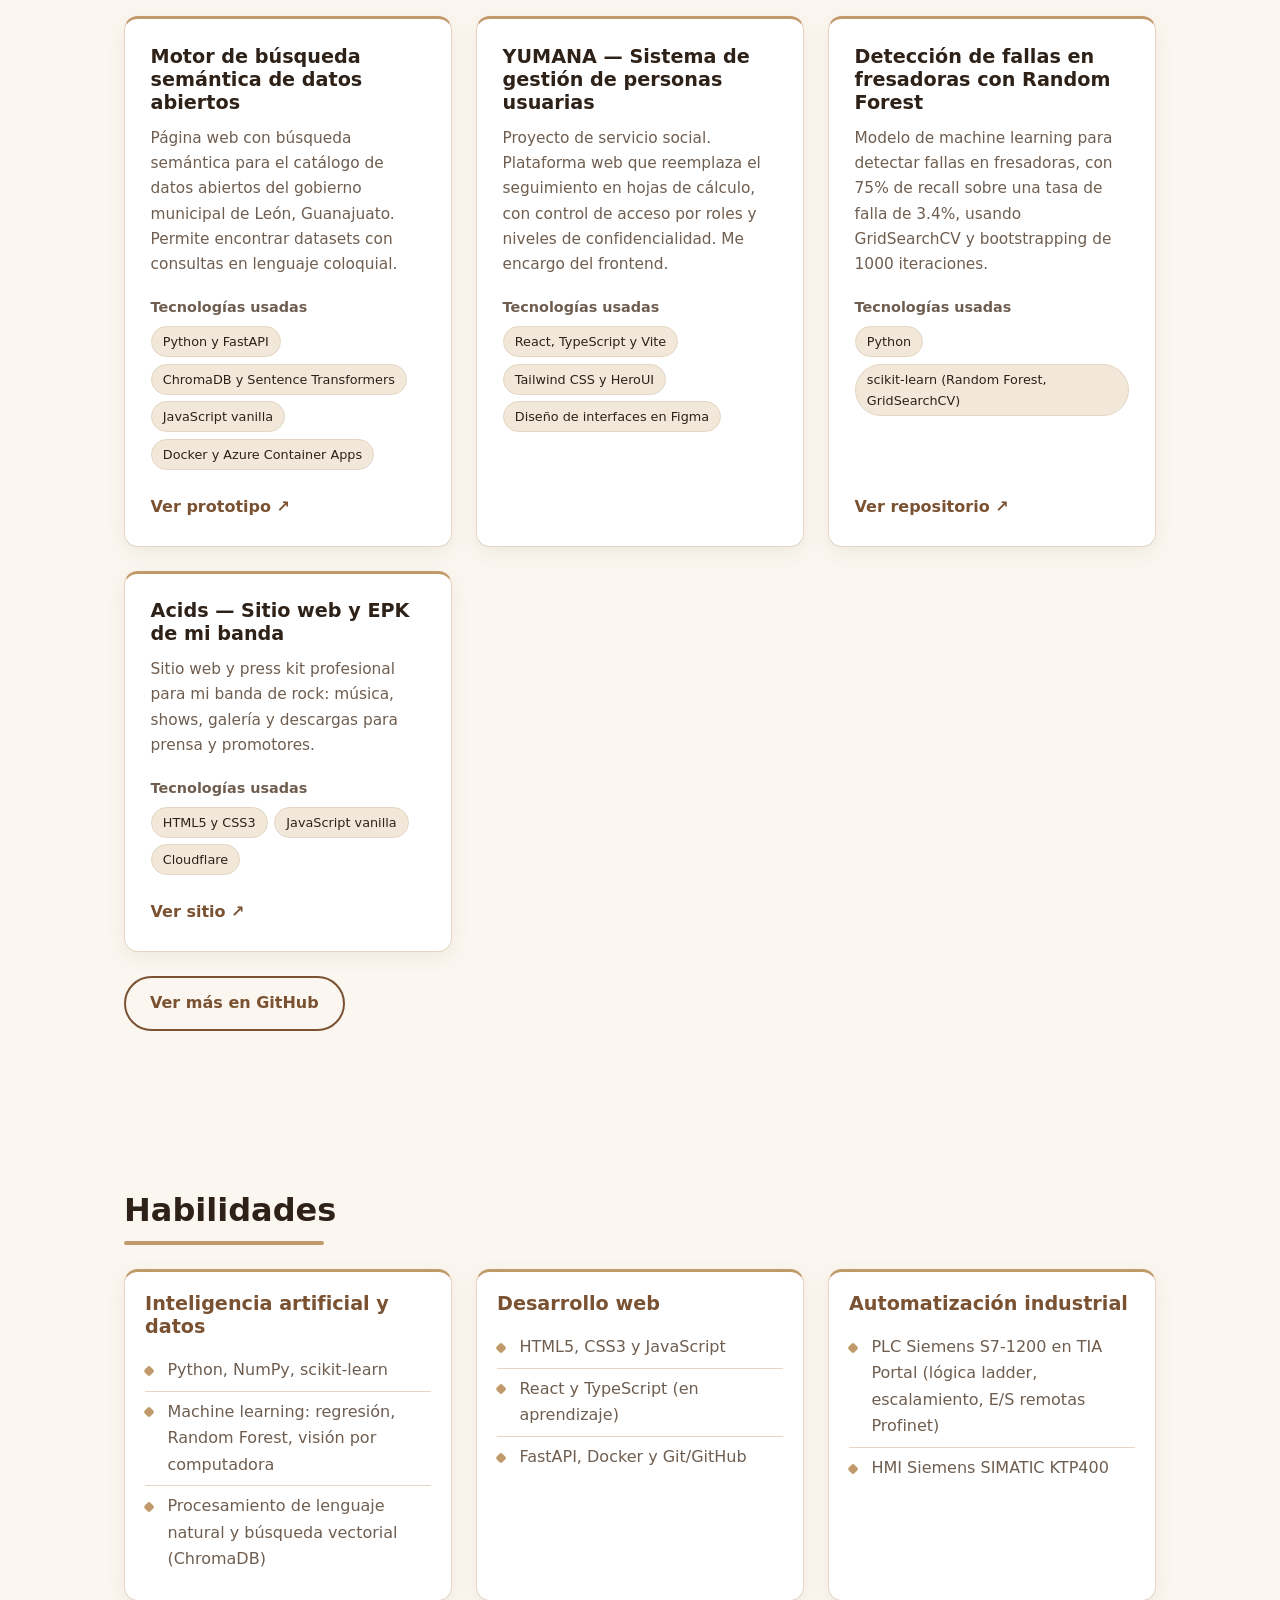
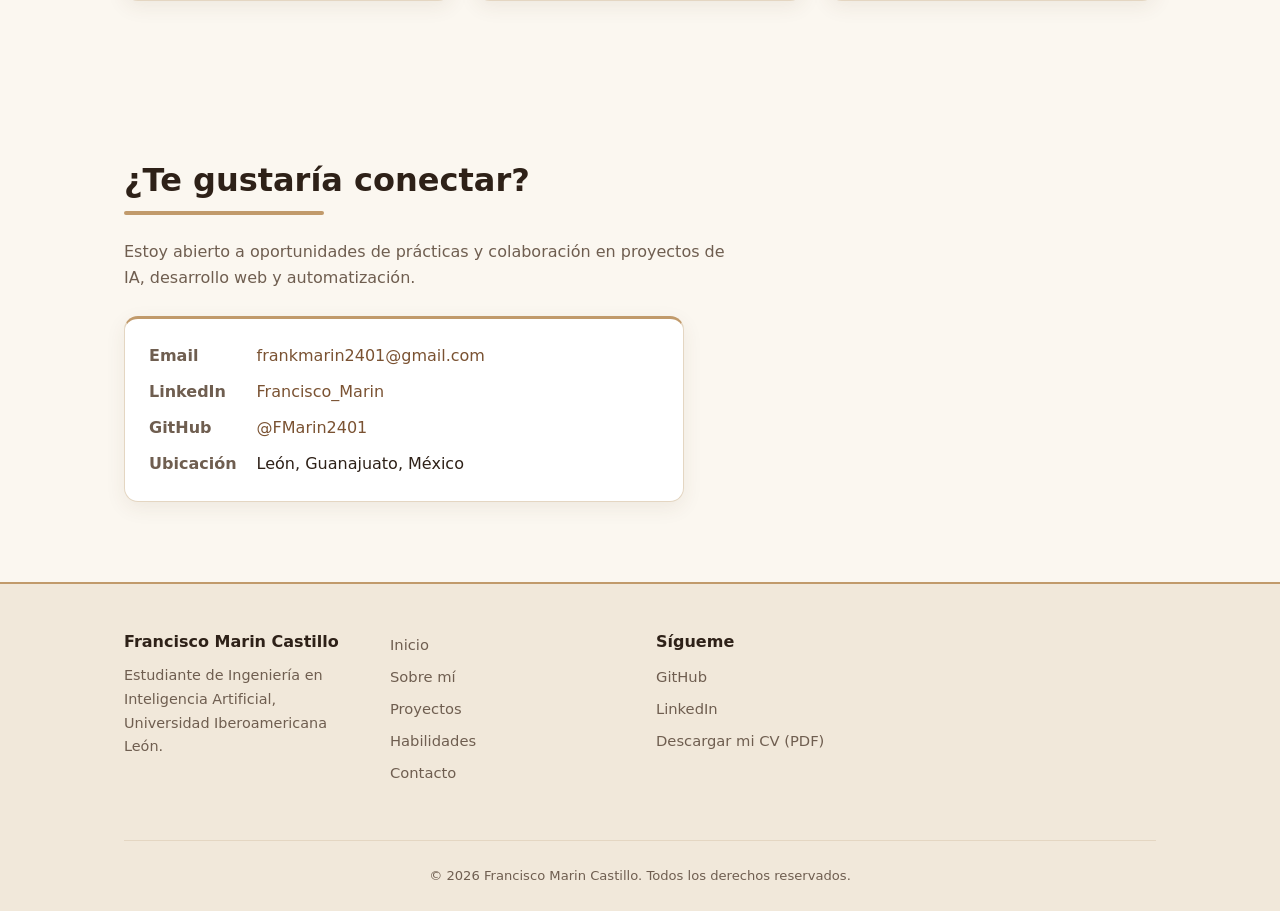
==== commit 509fd770: "Update project link to point to the prototype" ====
--- a/public/index.html
+++ b/public/index.html
@@ -6,6 +6,9 @@
   <meta name="viewport" content="width=device-width, initial-scale=1.0">
   <meta name="theme-color" content="#fbf7f0">
 
+  <link rel="icon" href="favicon.svg" type="image/svg+xml">
+  <link rel="icon" href="favicon.ico" sizes="48x48">
+  <link rel="apple-touch-icon" href="apple-touch-icon.png">
   <!-- SEO básico -->
   <title>Francisco Marin Castillo | Estudiante de Ingeniería en Inteligencia Artificial</title>
   <meta name="description" content="Portafolio de Francisco Marín-Castillo: estudiante de Ingeniería en IA y desarrollador web en León, Gto. Proyectos de machine learning, React y automatización.">
@@ -192,8 +195,8 @@
               <li class="chips__item">JavaScript vanilla</li>
               <li class="chips__item">Docker y Azure Container Apps</li>
             </ul>
-            <a class="project__link" href="https://github.com/FMarin2401/buscador_semantico_datasets_gubernamental"
-              target="_blank" rel="noopener">Ver repositorio ↗</a>
+            <a class="project__link" href="https://buscador.frankmarincas.dev"
+              target="_blank" rel="noopener">Ver prototipo ↗</a>
           </article>
 
           <article class="card project">
--- a/public/styles.css
+++ b/public/styles.css
@@ -1,5 +1,5 @@
 /* ==========================================================
-   Portafolio — Francisco Marín-Castillo
+   Portafolio — Francisco Marin Castillo
    Paleta: crema/marfil + café madera
    Arquitectura: tokens → base → layout → componentes
    Convención: BEM (.bloque__elemento--modificador)
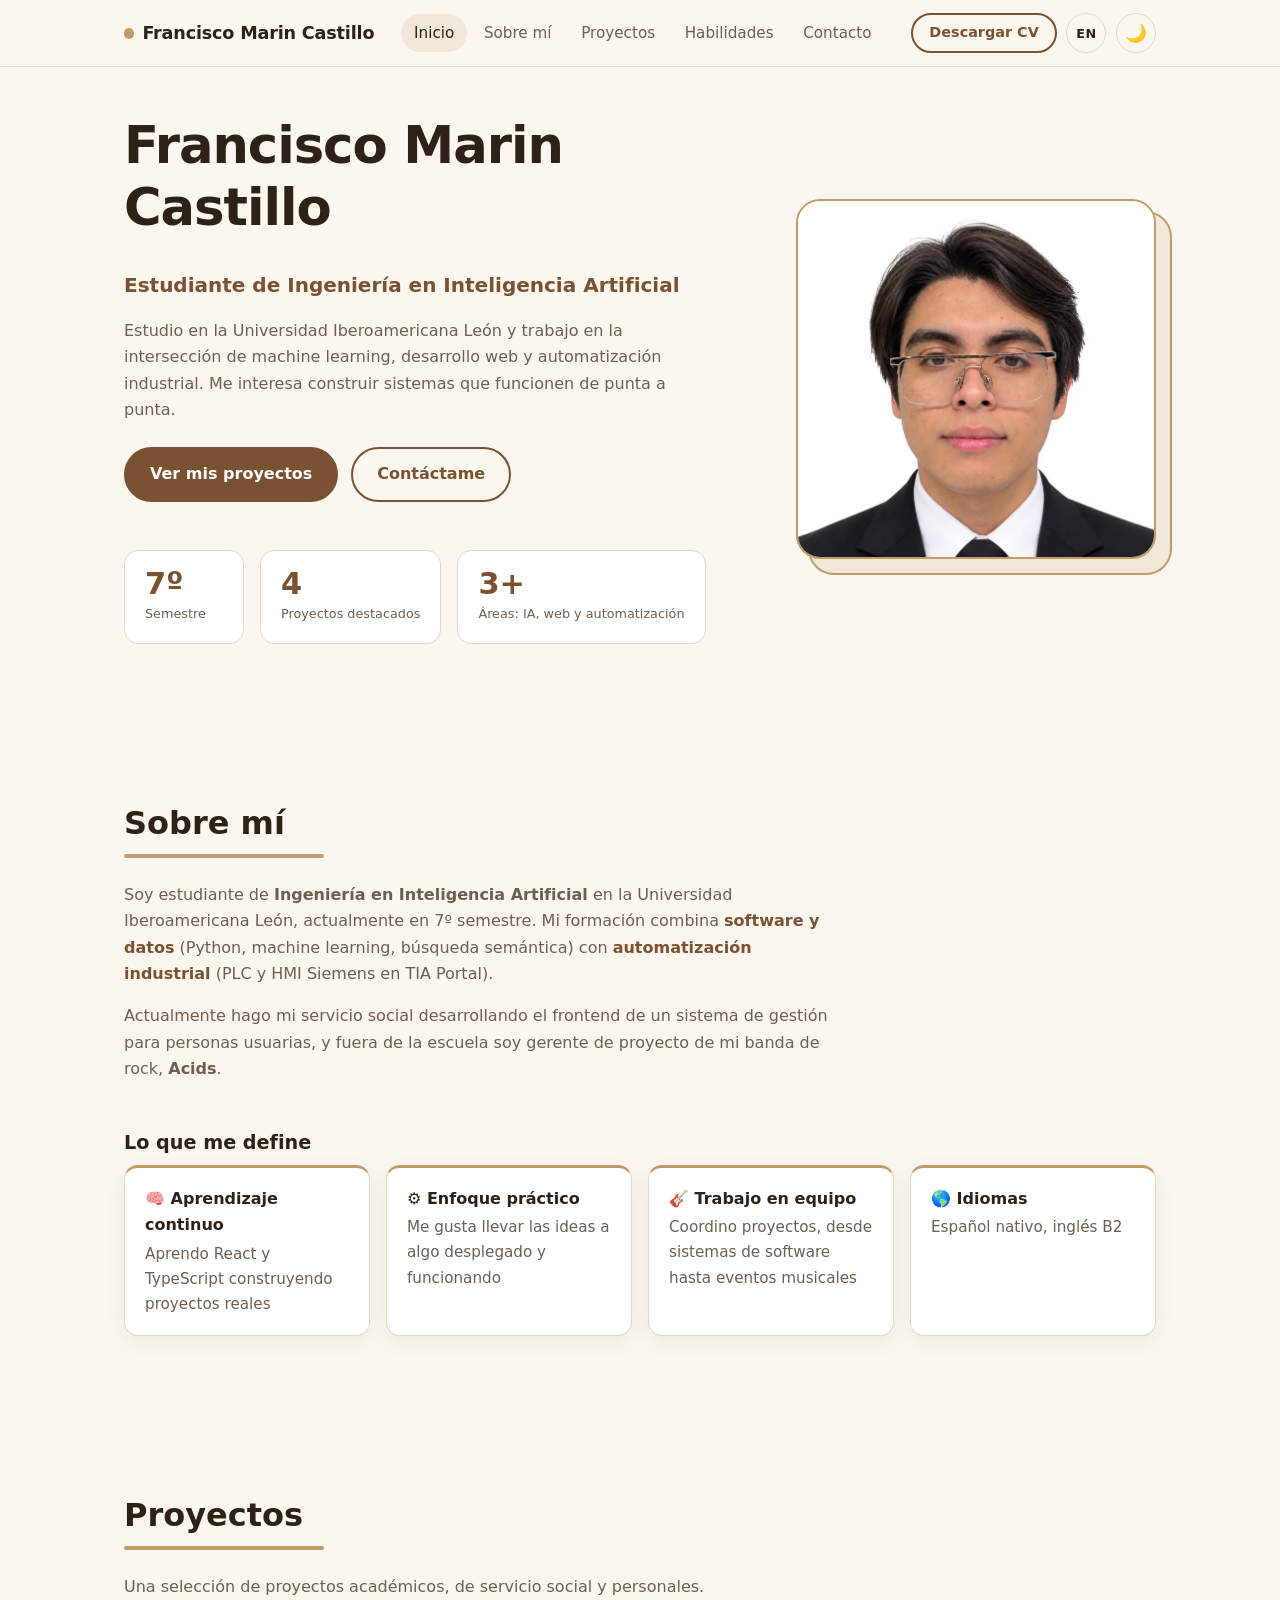
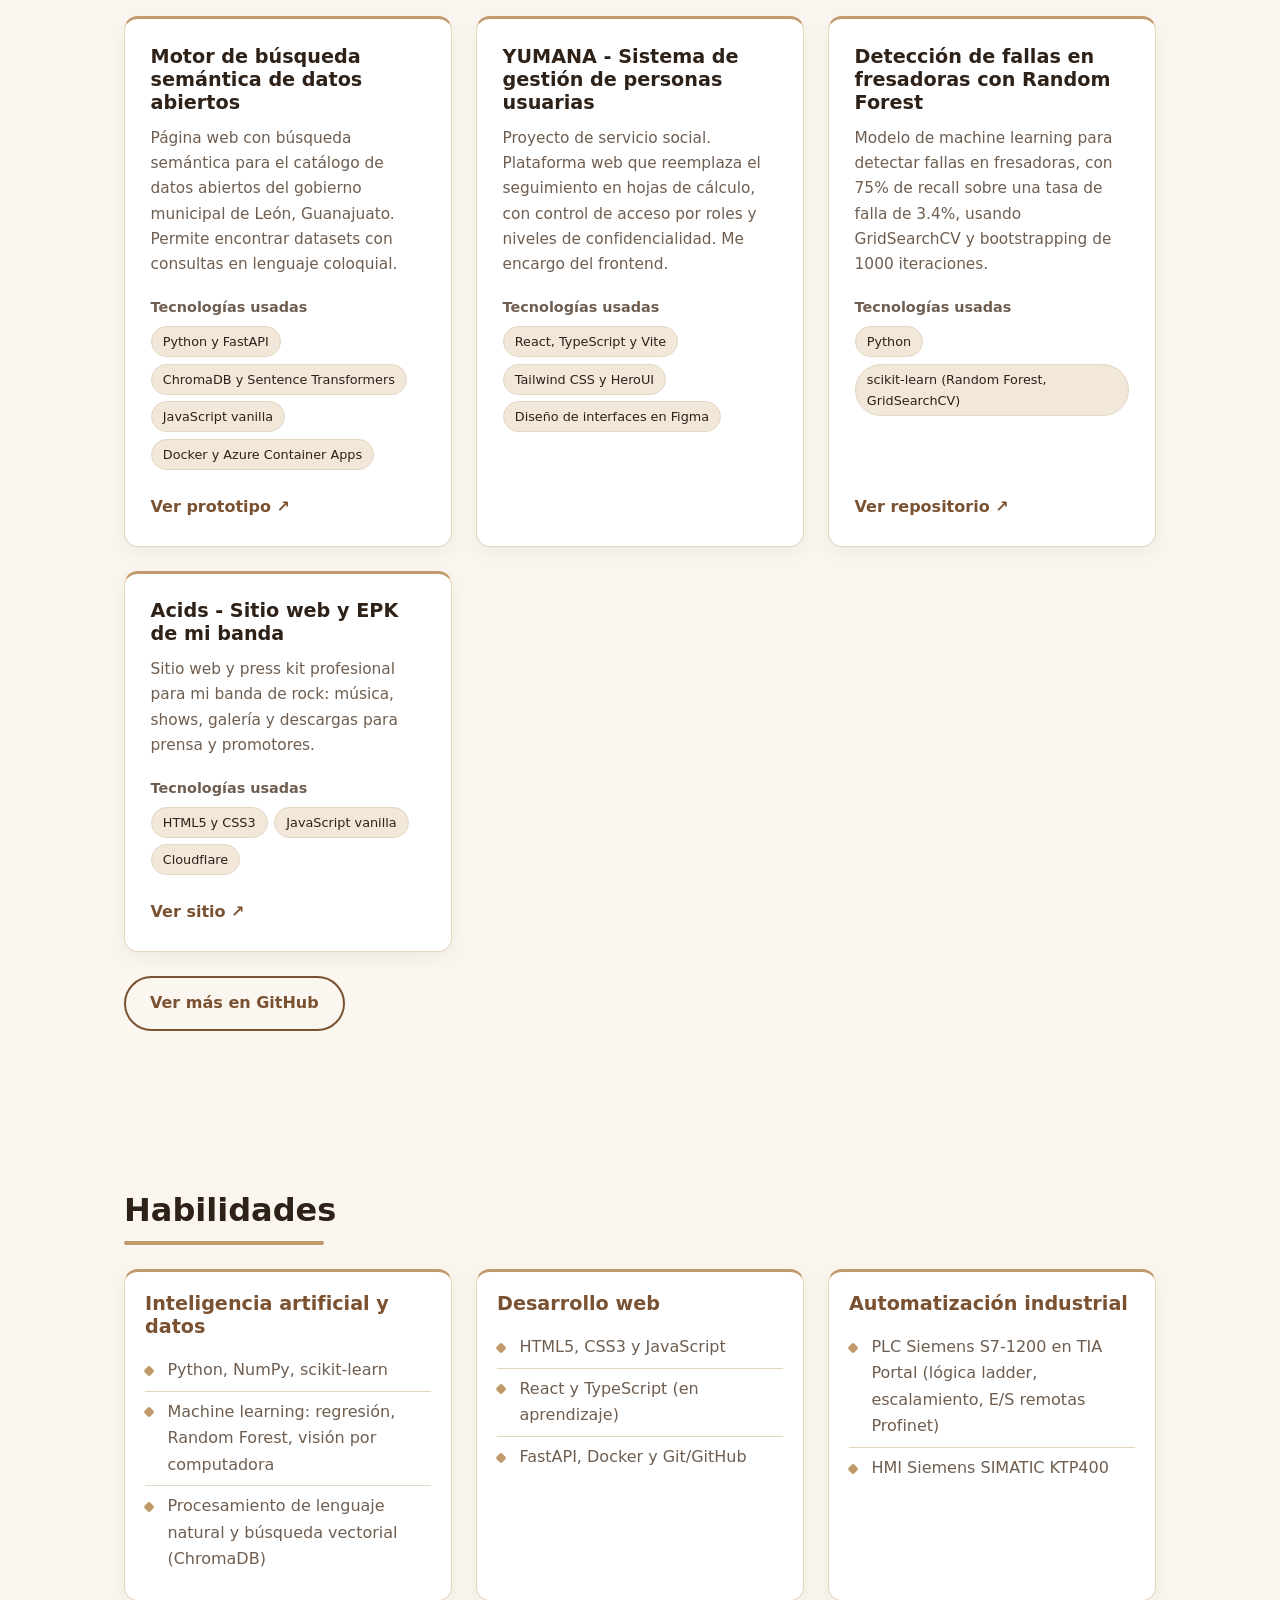
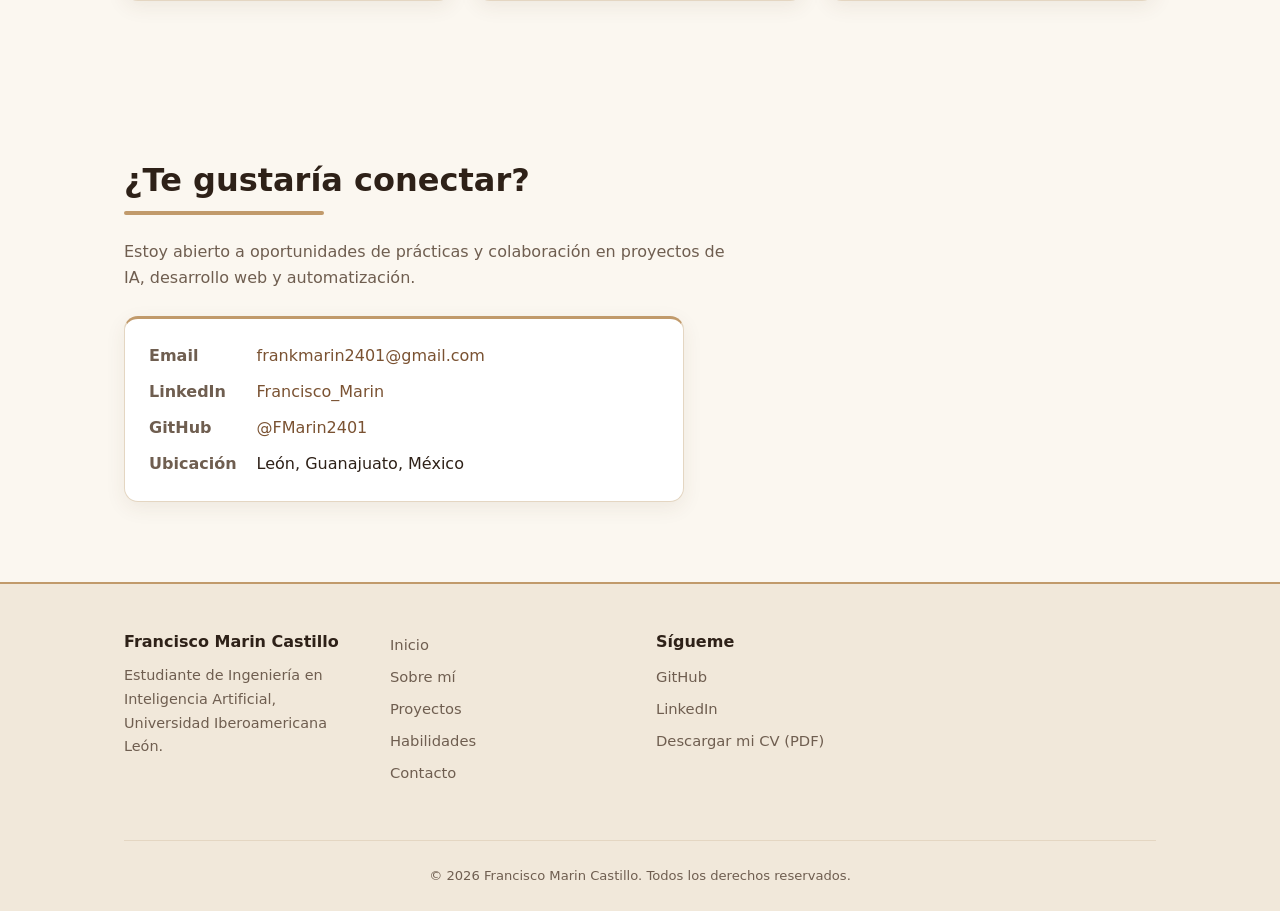
==== commit 49e66bc6: "Optimizar imagen, agregar versión en inglés, 404 y cabeceras de seguridad - Foto del hero en WebP (2" ====
--- a/public/index.html
+++ b/public/index.html
@@ -11,18 +11,27 @@
   <link rel="apple-touch-icon" href="apple-touch-icon.png">
   <!-- SEO básico -->
   <title>Francisco Marin Castillo | Estudiante de Ingeniería en Inteligencia Artificial</title>
-  <meta name="description" content="Portafolio de Francisco Marín-Castillo: estudiante de Ingeniería en IA y desarrollador web en León, Gto. Proyectos de machine learning, React y automatización.">
-  <meta name="author" content="Francisco Marín-Castillo">
+  <meta name="description" content="Portafolio de Francisco Marin Castillo: estudiante de Ingeniería en IA y desarrollador web en León, Gto. Proyectos de machine learning, React y automatización.">
+  <meta name="author" content="Francisco Marin Castillo">
   <meta name="robots" content="index, follow">
 
   <!-- Open Graph -->
   <link rel="canonical" href="https://frankmarincas.dev/">
+  <link rel="alternate" hreflang="es" href="https://frankmarincas.dev/">
+  <link rel="alternate" hreflang="en" href="https://frankmarincas.dev/en/">
+  <link rel="alternate" hreflang="x-default" href="https://frankmarincas.dev/">
   <meta property="og:url" content="https://frankmarincas.dev/">
+  <meta property="og:locale" content="es_MX">
+  <meta property="og:locale:alternate" content="en_US">
   <meta property="og:title" content="Francisco Marin Castillo - Ingeniería en Inteligencia Artificial">
   <meta property="og:description"
     content="Proyectos de machine learning, búsqueda semántica, desarrollo web y automatización industrial.">
   <meta property="og:type" content="profile">
-  <meta property="og:site_name" content="Francisco Marín-Castillo">
+  <meta property="og:site_name" content="Francisco Marin Castillo">
+  <meta property="og:image" content="https://frankmarincas.dev/assets/images/Francisco-og.jpg">
+  <meta property="og:image:width" content="1200">
+  <meta property="og:image:height" content="1200">
+  <meta property="og:image:alt" content="Francisco Marin Castillo">
 
   <!-- Twitter Card -->
   <meta name="twitter:card" content="summary">
@@ -36,7 +45,7 @@
     "@type": "Person",
     "name": "Francisco Marin Castillo",
     "url": "https://frankmarincas.dev/",
-    "image": "https://frankmarincas.dev/assets/images/Francisco.png",
+    "image": "https://frankmarincas.dev/assets/images/Francisco-og.jpg",
     "address": {
       "@type": "PostalAddress",
       "addressLocality": "León",
@@ -77,6 +86,9 @@
       <div class="site-header__actions">
         <a class="button button--outline button--small site-header__cv"
           href="assets/documents/FranciscoMarin_CVES.pdf" download>Descargar CV</a>
+
+        <a class="icon-button lang-switch" href="en/" hreflang="en" lang="en"
+          aria-label="Read in English">EN</a>
 
         <button class="icon-button theme-toggle" type="button"
                 aria-label="Cambiar a modo oscuro"></button>
@@ -126,8 +138,8 @@
         </div>
 
         <figure class="hero__figure">
-          <img class="hero__photo" src="assets/images/Francisco.png" alt="Francisco Marin Castillo"
-            width="500" height="500" loading="eager">
+          <img class="hero__photo" src="assets/images/Francisco.webp" alt="Francisco Marin Castillo"
+            width="720" height="720" loading="eager" fetchpriority="high">
         </figure>
       </div>
     </section>
@@ -155,19 +167,19 @@
         <h3 class="section__subtitle">Lo que me define</h3>
         <dl class="traits">
           <div class="traits__item card">
-            <dt class="traits__term">🧠 Aprendizaje continuo</dt>
+            <dt class="traits__term"><span aria-hidden="true">🧠</span> Aprendizaje continuo</dt>
             <dd class="traits__desc">Aprendo React y TypeScript construyendo proyectos reales</dd>
           </div>
           <div class="traits__item card">
-            <dt class="traits__term">⚙️ Enfoque práctico</dt>
+            <dt class="traits__term"><span aria-hidden="true">⚙️</span> Enfoque práctico</dt>
             <dd class="traits__desc">Me gusta llevar las ideas a algo desplegado y funcionando</dd>
           </div>
           <div class="traits__item card">
-            <dt class="traits__term">🎸 Trabajo en equipo</dt>
+            <dt class="traits__term"><span aria-hidden="true">🎸</span> Trabajo en equipo</dt>
             <dd class="traits__desc">Coordino proyectos, desde sistemas de software hasta eventos musicales</dd>
           </div>
           <div class="traits__item card">
-            <dt class="traits__term">🌎 Idiomas</dt>
+            <dt class="traits__term"><span aria-hidden="true">🌎</span> Idiomas</dt>
             <dd class="traits__desc">Español nativo, inglés B2</dd>
           </div>
         </dl>
@@ -200,7 +212,7 @@
           </article>
 
           <article class="card project">
-            <h3 class="project__title">YUMANA — Sistema de gestión de personas usuarias</h3>
+            <h3 class="project__title">YUMANA - Sistema de gestión de personas usuarias</h3>
             <p class="project__text">
               Proyecto de servicio social. Plataforma web que reemplaza el seguimiento
               en hojas de cálculo, con control de acceso por roles y niveles de
@@ -231,7 +243,7 @@
           </article>
 
           <article class="card project">
-            <h3 class="project__title">Acids — Sitio web y EPK de mi banda</h3>
+            <h3 class="project__title">Acids - Sitio web y EPK de mi banda</h3>
             <p class="project__text">
               Sitio web y press kit profesional para mi banda de rock: música,
               shows, galería y descargas para prensa y promotores.
@@ -242,7 +254,7 @@
               <li class="chips__item">JavaScript vanilla</li>
               <li class="chips__item">Cloudflare</li>
             </ul>
-            <a class="project__link" href="https://acids-mx.frankmarin2401.workers.dev" target="_blank"
+            <a class="project__link" href="https://acids.frankmarincas.dev" target="_blank"
               rel="noopener">Ver sitio ↗</a>
           </article>
         </div>
--- a/public/styles.css
+++ b/public/styles.css
@@ -171,6 +171,15 @@
 .icon-button:hover { background: var(--color-sand); }
 .js .theme-toggle { display: inline-flex; }
 
+/* Cambio de idioma: es un enlace, funciona sin JS */
+.lang-switch {
+  display: inline-flex;
+  font-size: .8rem;
+  font-weight: 700;
+  letter-spacing: .03em;
+}
+.lang-switch:hover { text-decoration: none; }
+
 /* Icono del cambio de tema */
 .theme-toggle::before { content: "🌙"; }
 :root[data-theme="dark"] .theme-toggle::before { content: "☀️"; }
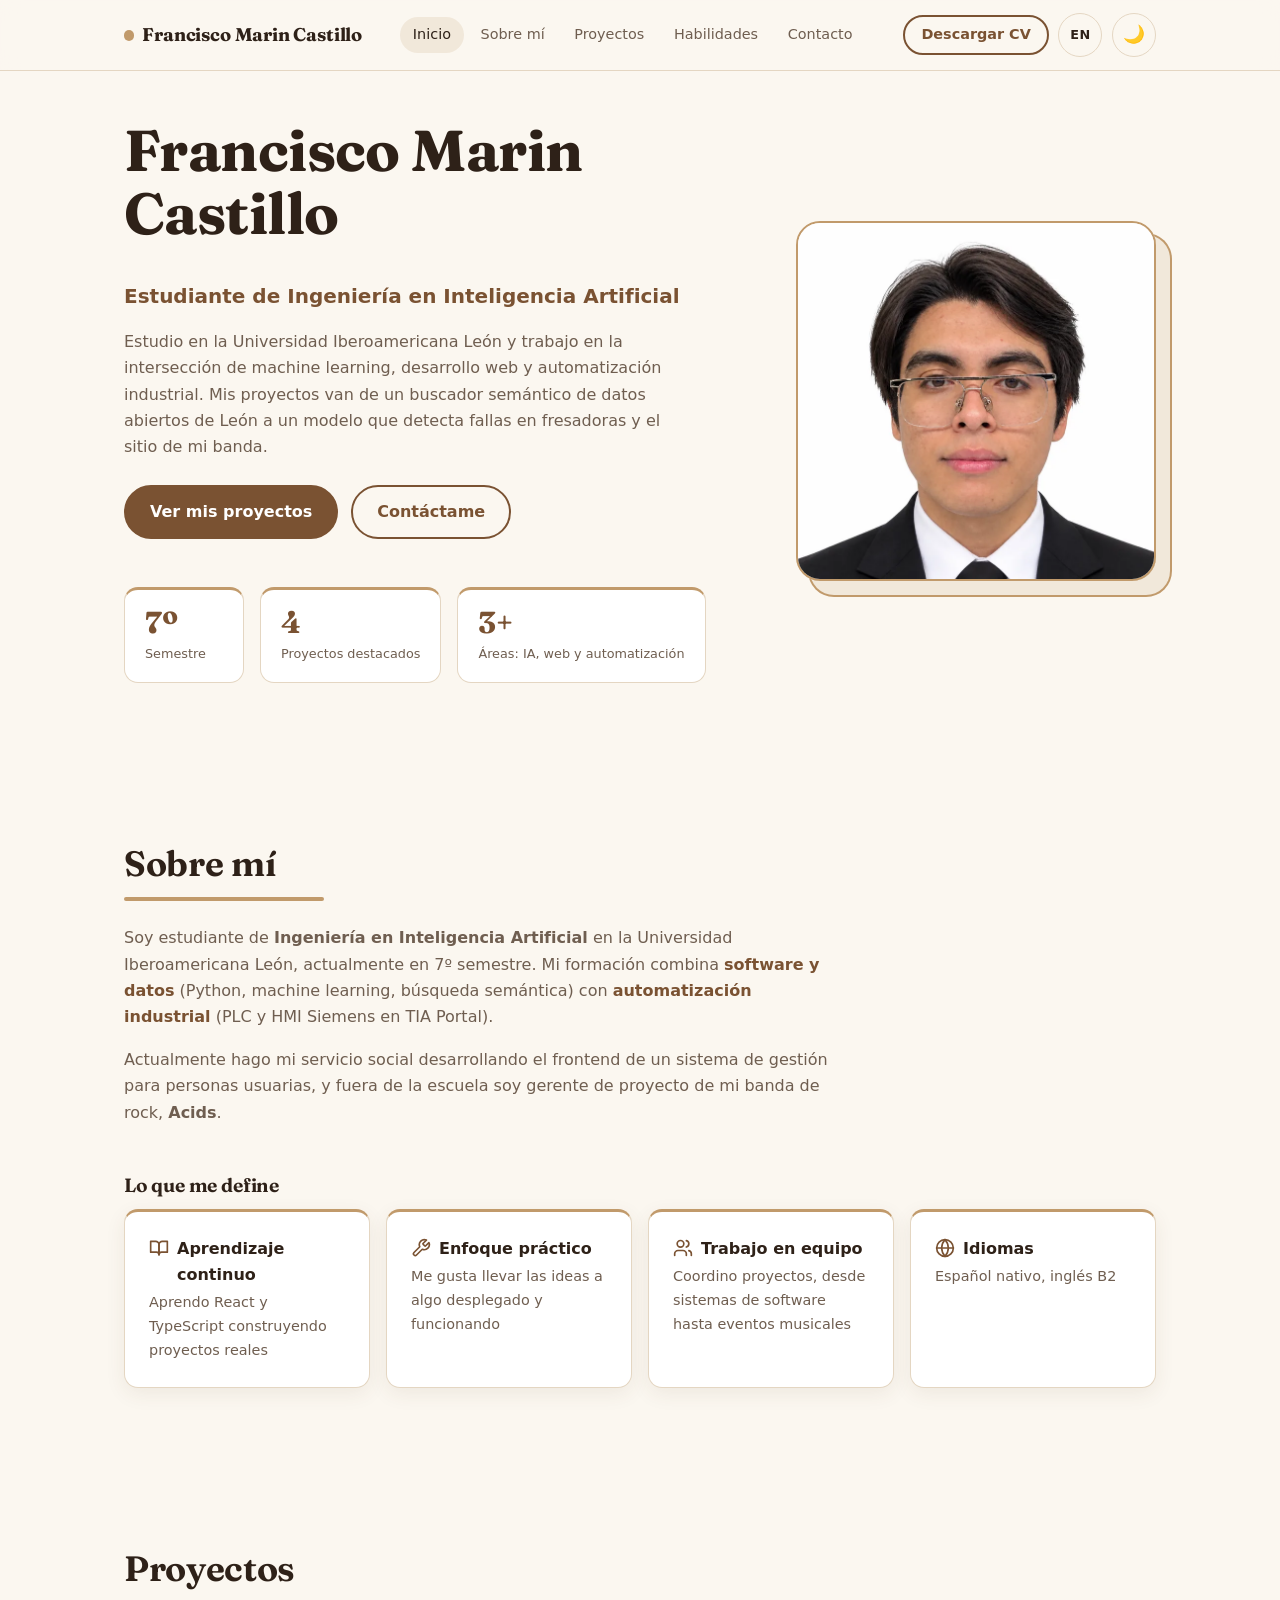
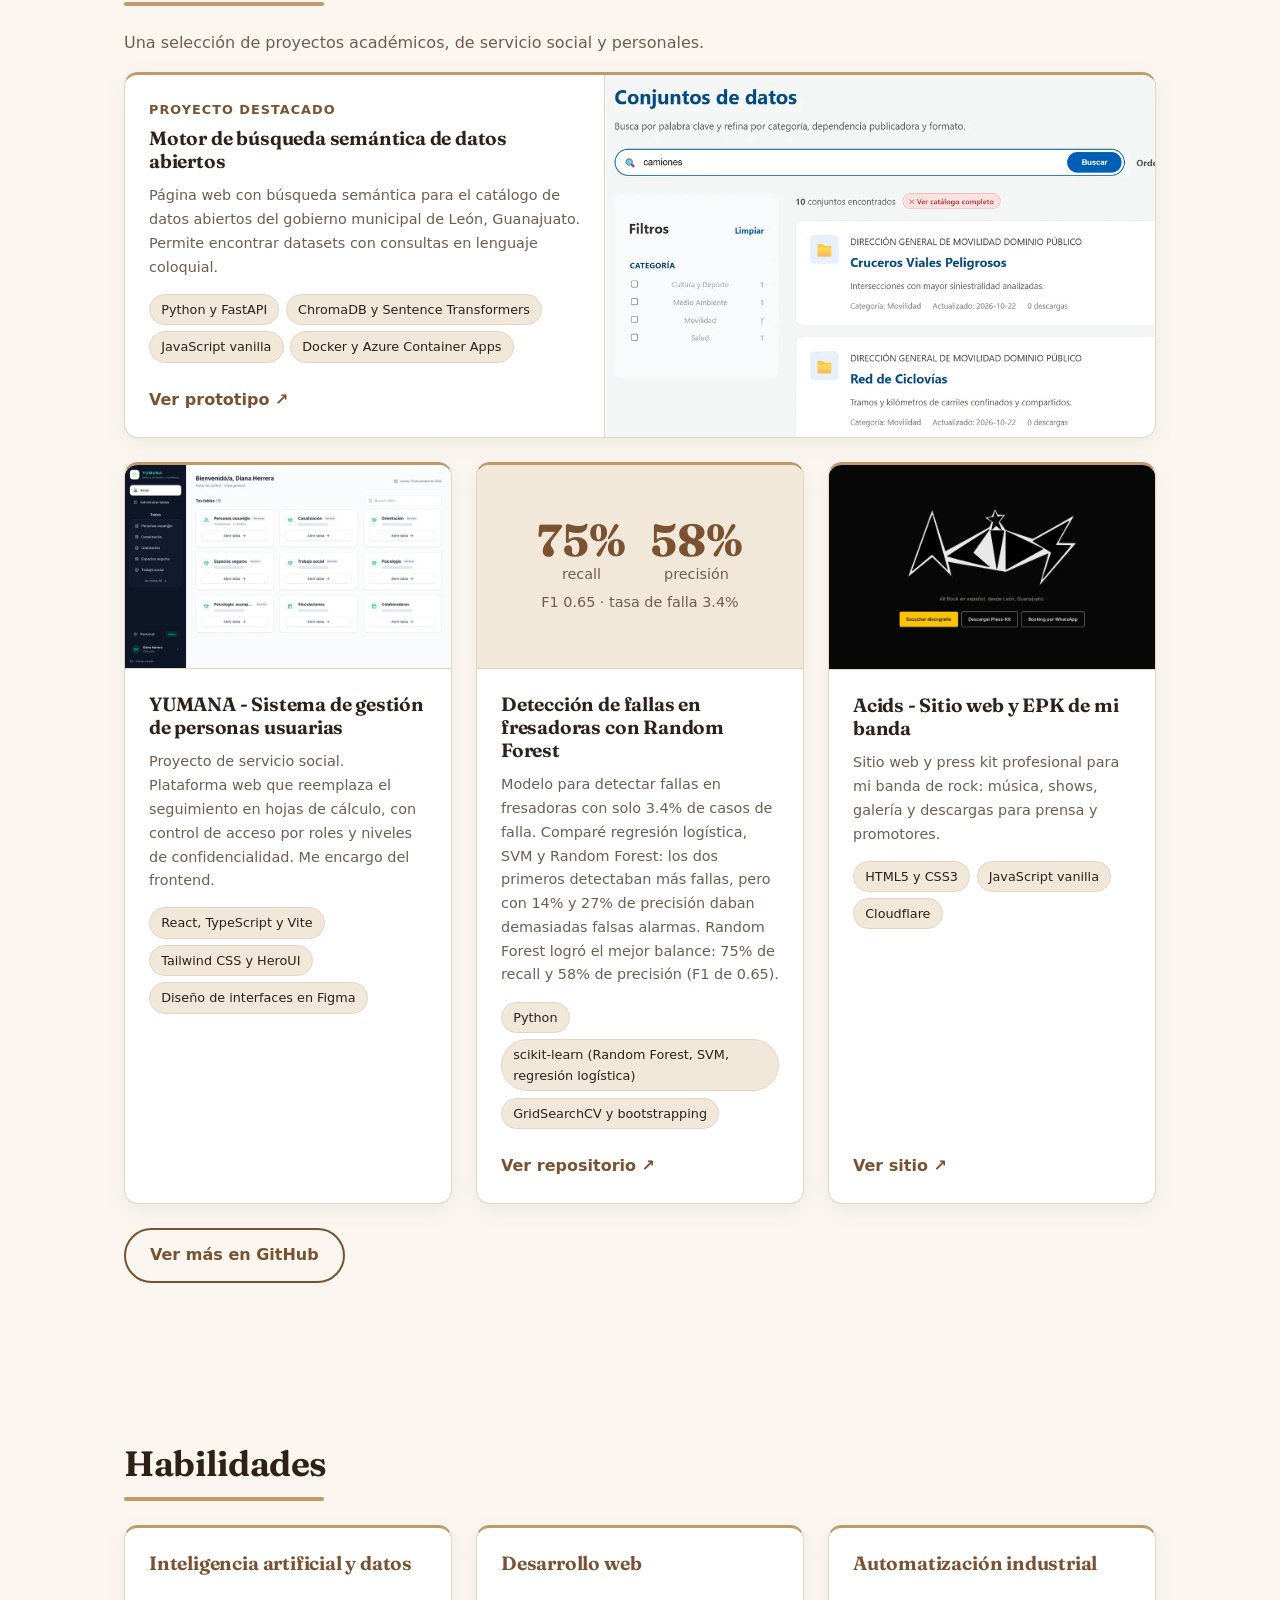
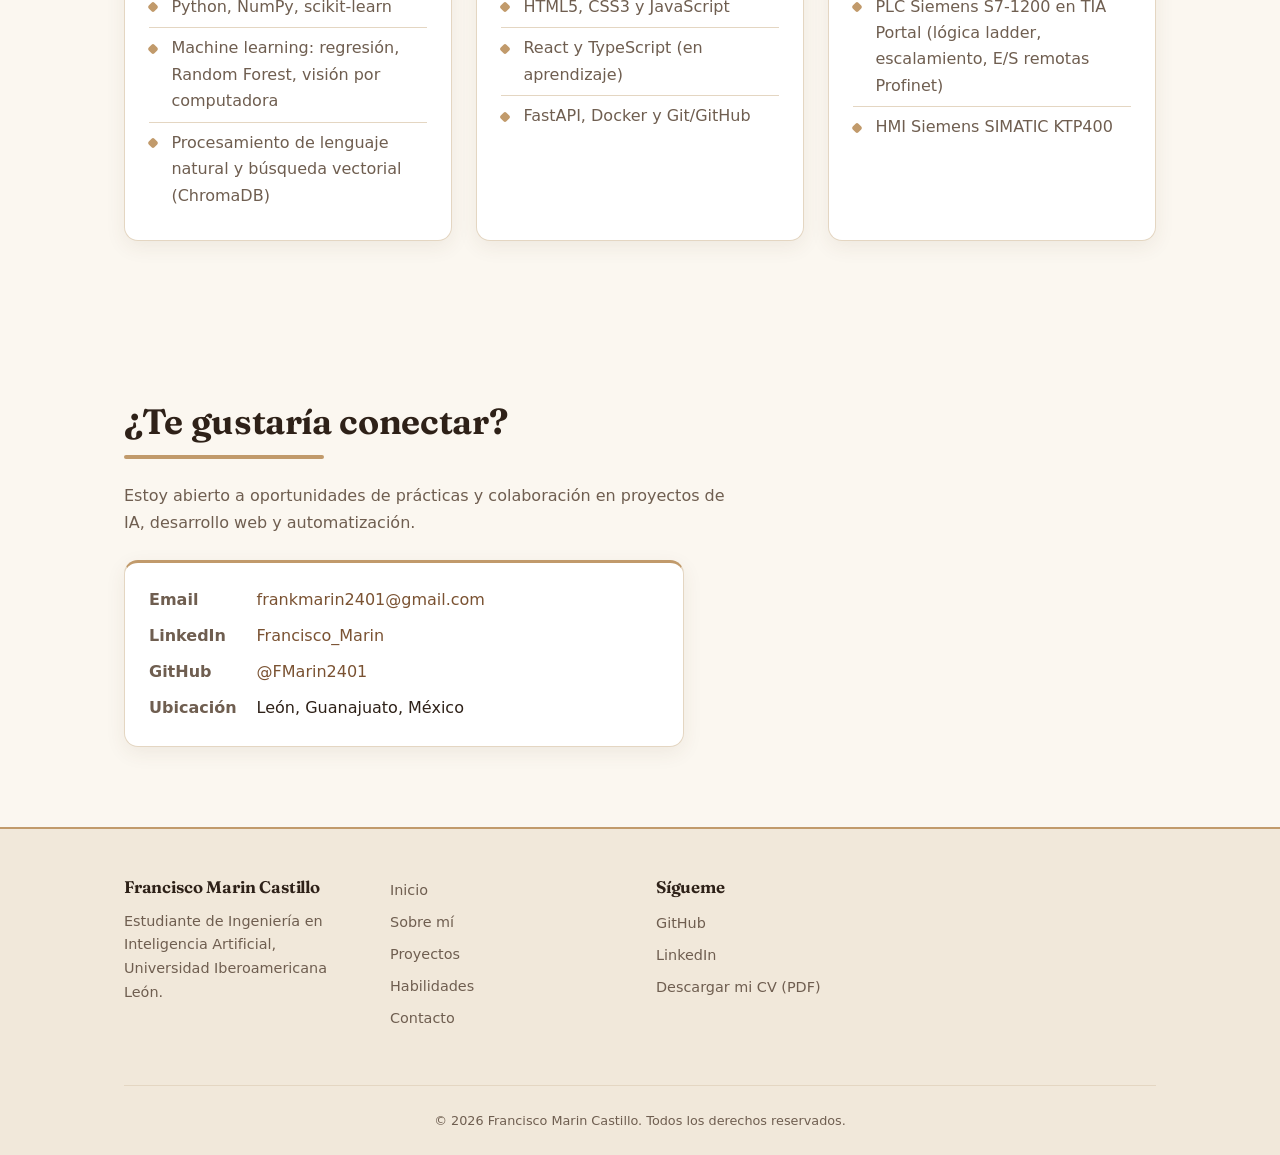
==== commit 6ac82e7c: "Rediseño visual: tipografía, proyectos con capturas y ajustes responsive - Títulos en Fraunces, aloj" ====
--- a/public/index.html
+++ b/public/index.html
@@ -62,6 +62,7 @@
 
   <script src="theme-init.js"></script>
   <link rel="stylesheet" href="styles.css">
+  <link rel="preload" href="assets/fonts/fraunces-latin-wght.woff2" as="font" type="font/woff2" crossorigin>
   <script src="script.js" defer></script>
 </head>
 
@@ -71,7 +72,7 @@
   <!-- ========== HEADER ========== -->
   <header class="site-header">
     <div class="container site-header__inner">
-      <a class="brand" href="#inicio">Francisco Marin Castillo</a>
+      <a class="brand" href="#inicio">Francisco Marin<span class="brand__last"> Castillo</span></a>
 
       <nav class="nav" id="menu-principal" aria-label="Navegación principal">
         <ul class="nav__list">
@@ -80,6 +81,7 @@
           <li><a class="nav__link" href="#proyectos-destacados">Proyectos</a></li>
           <li><a class="nav__link" href="#habilidades">Habilidades</a></li>
           <li><a class="nav__link" href="#contacto">Contacto</a></li>
+          <li class="nav__item--cv"><a class="nav__link" href="assets/documents/FranciscoMarin_CVES.pdf" download>Descargar CV</a></li>
         </ul>
       </nav>
 
@@ -113,7 +115,9 @@
           <p class="hero__text">
             Estudio en la Universidad Iberoamericana León y trabajo en la
             intersección de machine learning, desarrollo web y automatización
-            industrial. Me interesa construir sistemas que funcionen de punta a punta.
+            industrial. Mis proyectos van de un buscador semántico
+            de datos abiertos de León a un modelo que detecta fallas en fresadoras
+            y el sitio de mi banda.
           </p>
 
           <div class="hero__actions">
@@ -167,19 +171,19 @@
         <h3 class="section__subtitle">Lo que me define</h3>
         <dl class="traits">
           <div class="traits__item card">
-            <dt class="traits__term"><span aria-hidden="true">🧠</span> Aprendizaje continuo</dt>
+            <dt class="traits__term"><svg class="traits__icon" viewBox="0 0 24 24" aria-hidden="true" focusable="false"><path d="M2 4h6a4 4 0 0 1 4 4v12a3 3 0 0 0-3-3H2z"/><path d="M22 4h-6a4 4 0 0 0-4 4v12a3 3 0 0 1 3-3h7z"/></svg> Aprendizaje continuo</dt>
             <dd class="traits__desc">Aprendo React y TypeScript construyendo proyectos reales</dd>
           </div>
           <div class="traits__item card">
-            <dt class="traits__term"><span aria-hidden="true">⚙️</span> Enfoque práctico</dt>
+            <dt class="traits__term"><svg class="traits__icon" viewBox="0 0 24 24" aria-hidden="true" focusable="false"><path d="M14.7 6.3a1 1 0 0 0 0 1.4l1.6 1.6a1 1 0 0 0 1.4 0l3.77-3.77a6 6 0 0 1-7.94 7.94l-6.91 6.91a2.12 2.12 0 0 1-3-3l6.91-6.91a6 6 0 0 1 7.94-7.94l-3.76 3.76z"/></svg> Enfoque práctico</dt>
             <dd class="traits__desc">Me gusta llevar las ideas a algo desplegado y funcionando</dd>
           </div>
           <div class="traits__item card">
-            <dt class="traits__term"><span aria-hidden="true">🎸</span> Trabajo en equipo</dt>
+            <dt class="traits__term"><svg class="traits__icon" viewBox="0 0 24 24" aria-hidden="true" focusable="false"><path d="M16 21v-2a4 4 0 0 0-4-4H6a4 4 0 0 0-4 4v2"/><circle cx="9" cy="7" r="4"/><path d="M22 21v-2a4 4 0 0 0-3-3.87"/><path d="M16 3.13a4 4 0 0 1 0 7.75"/></svg> Trabajo en equipo</dt>
             <dd class="traits__desc">Coordino proyectos, desde sistemas de software hasta eventos musicales</dd>
           </div>
           <div class="traits__item card">
-            <dt class="traits__term"><span aria-hidden="true">🌎</span> Idiomas</dt>
+            <dt class="traits__term"><svg class="traits__icon" viewBox="0 0 24 24" aria-hidden="true" focusable="false"><circle cx="12" cy="12" r="10"/><path d="M2 12h20"/><path d="M12 2a15.3 15.3 0 0 1 4 10 15.3 15.3 0 0 1-4 10 15.3 15.3 0 0 1-4-10 15.3 15.3 0 0 1 4-10z"/></svg> Idiomas</dt>
             <dd class="traits__desc">Español nativo, inglés B2</dd>
           </div>
         </dl>
@@ -193,33 +197,42 @@
         <p class="section__intro">Una selección de proyectos académicos, de servicio social y personales.</p>
 
         <div class="projects">
+          <article class="card project project--featured">
+            <figure class="project__media">
+              <img src="assets/images/proyectos/buscador.webp" alt="Resultados del buscador para la consulta «camiones»: cruceros viales peligrosos y red de ciclovías"
+                width="1200" height="616" loading="lazy">
+            </figure>
+            <div class="project__body">
+              <p class="project__eyebrow">Proyecto destacado</p>
+              <h3 class="project__title">Motor de búsqueda semántica de datos abiertos</h3>
+              <p class="project__text">
+                Página web con búsqueda semántica para el catálogo de datos abiertos
+                del gobierno municipal de León, Guanajuato. Permite encontrar datasets
+                con consultas en lenguaje coloquial.
+              </p>
+              <ul class="chips" aria-label="Tecnologías">
+                <li class="chips__item">Python y FastAPI</li>
+                <li class="chips__item">ChromaDB y Sentence Transformers</li>
+                <li class="chips__item">JavaScript vanilla</li>
+                <li class="chips__item">Docker y Azure Container Apps</li>
+              </ul>
+              <a class="project__link" href="https://buscador.frankmarincas.dev"
+                target="_blank" rel="noopener">Ver prototipo ↗</a>
+            </div>
+          </article>
+
           <article class="card project">
-            <h3 class="project__title">Motor de búsqueda semántica de datos abiertos</h3>
-            <p class="project__text">
-              Página web con búsqueda semántica para el catálogo de datos abiertos
-              del gobierno municipal de León, Guanajuato. Permite encontrar datasets
-              con consultas en lenguaje coloquial.
-            </p>
-            <h4 class="project__label">Tecnologías usadas</h4>
-            <ul class="chips">
-              <li class="chips__item">Python y FastAPI</li>
-              <li class="chips__item">ChromaDB y Sentence Transformers</li>
-              <li class="chips__item">JavaScript vanilla</li>
-              <li class="chips__item">Docker y Azure Container Apps</li>
-            </ul>
-            <a class="project__link" href="https://buscador.frankmarincas.dev"
-              target="_blank" rel="noopener">Ver prototipo ↗</a>
-          </article>
-
-          <article class="card project">
+            <figure class="project__thumb">
+              <img src="assets/images/proyectos/yumana.webp" alt="Panel principal de YUMANA con las tablas de servicios: canalización, orientación, psicología y trabajo social"
+                width="800" height="498" loading="lazy">
+            </figure>
             <h3 class="project__title">YUMANA - Sistema de gestión de personas usuarias</h3>
             <p class="project__text">
               Proyecto de servicio social. Plataforma web que reemplaza el seguimiento
               en hojas de cálculo, con control de acceso por roles y niveles de
               confidencialidad. Me encargo del frontend.
             </p>
-            <h4 class="project__label">Tecnologías usadas</h4>
-            <ul class="chips">
+            <ul class="chips" aria-label="Tecnologías">
               <li class="chips__item">React, TypeScript y Vite</li>
               <li class="chips__item">Tailwind CSS y HeroUI</li>
               <li class="chips__item">Diseño de interfaces en Figma</li>
@@ -227,29 +240,41 @@
           </article>
 
           <article class="card project">
+            <div class="project__thumb project__stat" aria-hidden="true">
+              <div class="project__stat-row">
+                <span class="project__stat-pair"><span class="project__stat-value">75%</span><span class="project__stat-label">recall</span></span>
+                <span class="project__stat-pair"><span class="project__stat-value">58%</span><span class="project__stat-label">precisión</span></span>
+              </div>
+              <span class="project__stat-label">F1 0.65 · tasa de falla 3.4%</span>
+            </div>
             <h3 class="project__title">Detección de fallas en fresadoras con Random Forest</h3>
             <p class="project__text">
-              Modelo de machine learning para detectar fallas en fresadoras, con
-              75% de recall sobre una tasa de falla de 3.4%, usando GridSearchCV y
-              bootstrapping de 1000 iteraciones.
+              Modelo para detectar fallas en fresadoras con solo 3.4% de casos de
+              falla. Comparé regresión logística, SVM y Random Forest: los dos
+              primeros detectaban más fallas, pero con 14% y 27% de precisión daban
+              demasiadas falsas alarmas. Random Forest logró el mejor balance:
+              75% de recall y 58% de precisión (F1 de 0.65).
             </p>
-            <h4 class="project__label">Tecnologías usadas</h4>
-            <ul class="chips">
+            <ul class="chips" aria-label="Tecnologías">
               <li class="chips__item">Python</li>
-              <li class="chips__item">scikit-learn (Random Forest, GridSearchCV)</li>
+              <li class="chips__item">scikit-learn (Random Forest, SVM, regresión logística)</li>
+              <li class="chips__item">GridSearchCV y bootstrapping</li>
             </ul>
             <a class="project__link" href="https://github.com/FMarin2401/ProyectoFresadoras" target="_blank"
               rel="noopener">Ver repositorio ↗</a>
           </article>
 
           <article class="card project">
+            <figure class="project__thumb">
+              <img src="assets/images/proyectos/acids.webp" alt="Portada del sitio de Acids con el logotipo de la banda y botones para escuchar, descargar el press kit y contratar"
+                width="800" height="500" loading="lazy">
+            </figure>
             <h3 class="project__title">Acids - Sitio web y EPK de mi banda</h3>
             <p class="project__text">
               Sitio web y press kit profesional para mi banda de rock: música,
               shows, galería y descargas para prensa y promotores.
             </p>
-            <h4 class="project__label">Tecnologías usadas</h4>
-            <ul class="chips">
+            <ul class="chips" aria-label="Tecnologías">
               <li class="chips__item">HTML5 y CSS3</li>
               <li class="chips__item">JavaScript vanilla</li>
               <li class="chips__item">Cloudflare</li>
--- a/public/styles.css
+++ b/public/styles.css
@@ -23,6 +23,10 @@
 
   /* Tipografía */
   --font-sans: system-ui, -apple-system, "Segoe UI", Roboto, "Helvetica Neue", Arial, sans-serif;
+  --font-display: "Fraunces", Georgia, "Times New Roman", serif; /* títulos */
+  --text-xs: .8rem;   /* chips, etiquetas, legal */
+  --text-sm: .9rem;   /* texto secundario de tarjetas, nav, footer */
+  --text-lg: 1.2rem;  /* h3 */
 
   /* Espaciado, forma y layout */
   --space-1: .5rem;
@@ -31,8 +35,10 @@
   --space-4: 3rem;
   --space-5: 5rem;
   --radius: 14px;
+  --radius-lg: 24px;
   --radius-pill: 999px;
   --max-width: 1080px;
+  --tap-size: 2.75rem; /* 44px: tamaño táctil mínimo recomendado */
   --shadow-soft: 0 6px 20px rgba(94, 61, 36, .08);
 }
 
@@ -54,6 +60,14 @@
 }
 
 /* 2. Base (solo elementos, sin clases) */
+@font-face {
+  font-family: "Fraunces";
+  src: url("assets/fonts/fraunces-latin-wght.woff2") format("woff2");
+  font-weight: 100 900;
+  font-style: normal;
+  font-display: swap;
+}
+
 *, *::before, *::after { box-sizing: border-box; }
 
 html {
@@ -82,10 +96,11 @@
 }
 
 h1, h2, h3, h4 { margin: 0 0 .6em; line-height: 1.2; }
-h1 { font-size: clamp(2rem, 5vw, 3.2rem); font-weight: 800; letter-spacing: -.02em; }
-h2 { font-size: clamp(1.5rem, 3.5vw, 2rem); font-weight: 700; }
-h3 { font-size: 1.2rem; }
-h4 { font-size: .9rem; font-weight: 600; }
+h1, h2, h3 { font-family: var(--font-display); letter-spacing: -.01em; }
+h1 { font-size: clamp(2.2rem, 5.5vw, 3.6rem); font-weight: 700; line-height: 1.1; }
+h2 { font-size: clamp(1.6rem, 3.5vw, 2.2rem); font-weight: 650; }
+h3 { font-size: var(--text-lg); font-weight: 650; }
+h4 { font-size: var(--text-sm); font-weight: 600; }
 
 p { margin: 0 0 1em; }
 em { color: var(--color-walnut); font-style: normal; font-weight: 600; }
@@ -150,15 +165,15 @@
 .button--primary:hover { background: var(--color-walnut-dark); border-color: var(--color-walnut-dark); }
 .button--outline { background: transparent; color: var(--color-walnut); }
 .button--outline:hover { background: var(--color-walnut); color: var(--color-on-accent); }
-.button--small { padding: .4rem 1rem; font-size: .9rem; }
+.button--small { padding: .4rem 1rem; font-size: var(--text-sm); }
 
 /* Botones de Icono (Toggle Tema / Menú Hamburguesa) */
 .icon-button {
   display: none;
   align-items: center;
   justify-content: center;
-  width: 2.5rem;
-  height: 2.5rem;
+  width: var(--tap-size);
+  height: var(--tap-size);
   padding: 0;
   border: 1px solid var(--color-border);
   border-radius: 50%;
@@ -174,7 +189,7 @@
 /* Cambio de idioma: es un enlace, funciona sin JS */
 .lang-switch {
   display: inline-flex;
-  font-size: .8rem;
+  font-size: var(--text-xs);
   font-weight: 700;
   letter-spacing: .03em;
 }
@@ -213,6 +228,7 @@
   border-top: 3px solid var(--color-oak);
   border-radius: var(--radius);
   box-shadow: var(--shadow-soft);
+  padding: var(--space-3);
 }
 
 /* Chips */
@@ -229,7 +245,7 @@
   background: var(--color-sand);
   border: 1px solid var(--color-border);
   border-radius: var(--radius-pill);
-  font-size: .8rem;
+  font-size: var(--text-xs);
 }
 
 /* Encabezado del sitio */
@@ -253,8 +269,9 @@
 
 .brand {
   color: var(--color-espresso);
-  font-size: 1.1rem;
-  font-weight: 800;
+  font-family: var(--font-display);
+  font-size: 1.15rem;
+  font-weight: 700;
   letter-spacing: -.01em;
 }
 .brand::before {
@@ -282,7 +299,7 @@
   padding: .4rem .8rem;
   border-radius: var(--radius-pill);
   color: var(--color-muted);
-  font-size: .95rem;
+  font-size: var(--text-sm);
   transition: color .2s, background-color .2s;
 }
 .nav__link:hover,
@@ -308,7 +325,7 @@
   aspect-ratio: 1 / 1;
   object-fit: cover;
   border: 2px solid var(--color-oak);
-  border-radius: 24px;
+  border-radius: var(--radius-lg);
   box-shadow: 14px 14px 0 var(--color-sand), 14px 14px 0 2px var(--color-oak);
 }
 
@@ -319,10 +336,11 @@
   padding: 1rem 1.25rem;
   background: var(--color-white);
   border: 1px solid var(--color-border);
+  border-top: 3px solid var(--color-oak);
   border-radius: var(--radius);
 }
-.stats__value { display: block; font-size: 1.9rem; font-weight: 800; line-height: 1.1; color: var(--color-walnut); }
-.stats__label { font-size: .8rem; color: var(--color-muted); }
+.stats__value { display: block; font-family: var(--font-display); font-size: 1.9rem; font-weight: 700; line-height: 1.1; color: var(--color-walnut); }
+.stats__label { font-size: var(--text-xs); color: var(--color-muted); }
 
 /* Rasgos */
 .traits {
@@ -331,9 +349,19 @@
   gap: var(--space-2);
   margin: 0;
 }
-.traits__item { padding: 1.1rem 1.25rem; }
-.traits__term { margin-bottom: .2rem; font-weight: 700; }
-.traits__desc { margin: 0; color: var(--color-muted); font-size: .95rem; }
+.traits__term { display: flex; align-items: flex-start; gap: .5rem; margin-bottom: .2rem; font-weight: 700; }
+.traits__icon {
+  flex: none;
+  width: 1.25rem;
+  height: 1.25rem;
+  margin-top: .15rem; /* alinea con la primera línea del texto */
+  fill: none;
+  stroke: var(--color-walnut);
+  stroke-width: 2;
+  stroke-linecap: round;
+  stroke-linejoin: round;
+}
+.traits__desc { margin: 0; color: var(--color-muted); font-size: var(--text-sm); }
 
 /* Proyectos */
 .projects {
@@ -342,10 +370,51 @@
   gap: var(--space-3);
   margin-bottom: var(--space-3);
 }
-.project { display: flex; flex-direction: column; padding: 1.6rem; }
-.project__text { color: var(--color-muted); font-size: .96rem; }
-.project__label { margin: .4rem 0 .6rem; color: var(--color-muted); }
+.project { display: flex; flex-direction: column; overflow: hidden; }
+
+/* Imagen superior de la tarjeta, de borde a borde */
+.project__thumb {
+  margin: calc(var(--space-3) * -1) calc(var(--space-3) * -1) var(--space-3);
+  aspect-ratio: 16 / 10;
+  border-bottom: 1px solid var(--color-border);
+  background: var(--color-sand);
+}
+.project__thumb img { width: 100%; height: 100%; object-fit: cover; object-position: top; }
+
+/* Sin captura: el dato principal del proyecto ocupa el lugar de la imagen */
+.project__stat {
+  display: flex;
+  flex-direction: column;
+  align-items: center;
+  justify-content: center;
+  gap: .3rem;
+}
+.project__stat-row { display: flex; gap: var(--space-3); }
+.project__stat-pair { display: flex; flex-direction: column; align-items: center; }
+.project__stat-value {
+  font-family: var(--font-display);
+  font-size: 2.8rem;
+  font-weight: 700;
+  line-height: 1;
+  color: var(--color-walnut);
+}
+.project__stat-label { color: var(--color-muted); font-size: var(--text-sm); }
+.project__text { color: var(--color-muted); font-size: var(--text-sm); }
 .project__link { margin-top: auto; font-weight: 700; }
+
+/* Proyecto destacado: ocupa toda la fila y lleva captura */
+.project--featured { display: grid; grid-column: 1 / -1; padding: 0; overflow: hidden; }
+.project__media { margin: 0; border-bottom: 1px solid var(--color-border); background: var(--color-sand); }
+.project__media img { width: 100%; height: 100%; object-fit: cover; object-position: top left; }
+.project__body { display: flex; flex-direction: column; padding: var(--space-3); }
+.project__eyebrow {
+  margin-bottom: .4rem;
+  color: var(--color-walnut);
+  font-size: var(--text-xs);
+  font-weight: 700;
+  letter-spacing: .08em;
+  text-transform: uppercase;
+}
 
 /* Habilidades */
 .skills {
@@ -353,7 +422,6 @@
   grid-template-columns: repeat(auto-fit, minmax(280px, 1fr));
   gap: var(--space-3);
 }
-.skill-group { padding: 1.25rem; }
 .skill-group__title { color: var(--color-walnut); }
 .skill-group__list { margin: 0; padding: 0; list-style: none; }
 .skill-group__item {
@@ -379,7 +447,6 @@
 .contact-card {
   max-width: 560px;
   margin-top: var(--space-3);
-  padding: var(--space-3);
   font-style: normal;
 }
 .contact-card__list {
@@ -402,11 +469,11 @@
   grid-template-columns: repeat(auto-fit, minmax(210px, 1fr));
   gap: var(--space-4) 2rem;
 }
-.site-footer__title { margin-bottom: .8rem; font-size: 1rem; }
-.site-footer__text { margin: 0; color: var(--color-muted); font-size: .9rem; }
+.site-footer__title { margin-bottom: .8rem; font-size: 1.05rem; }
+.site-footer__text { margin: 0; color: var(--color-muted); font-size: var(--text-sm); }
 .site-footer__list { margin: 0; padding: 0; list-style: none; }
 .site-footer__list li { margin-bottom: .35rem; }
-.site-footer__link { color: var(--color-muted); font-size: .92rem; }
+.site-footer__link { color: var(--color-muted); font-size: var(--text-sm); }
 .site-footer__link:hover { color: var(--color-walnut); }
 .site-footer__legal {
   grid-column: 1 / -1;
@@ -414,23 +481,45 @@
   padding-top: var(--space-3);
   border-top: 1px solid var(--color-border);
   color: var(--color-muted);
-  font-size: .82rem;
+  font-size: var(--text-xs);
   text-align: center;
 }
 
 /* 5. Responsive */
+/* El CV del menú solo aparece dentro del menú móvil */
+.nav__item--cv { display: none; }
+
 @media (min-width: 860px) {
   .hero { grid-template-columns: 1fr 360px; }
-}
-
-@media (max-width: 640px) {
+  .project--featured { grid-template-columns: 1fr 1.15fr; }
+  .project__media { order: 2; border-bottom: 0; border-left: 1px solid var(--color-border); }
+}
+
+/* Foto arriba y más chica cuando el hero va en una columna */
+@media (max-width: 859px) {
+  .hero { gap: var(--space-3); }
+  .hero__figure { order: -1; max-width: 180px; }
+  .hero__photo {
+    border-radius: var(--radius);
+    box-shadow: 8px 8px 0 var(--color-sand), 8px 8px 0 2px var(--color-oak);
+  }
+  .project__media img { aspect-ratio: 1200 / 616; }
+}
+
+/* Menú hamburguesa hasta tablet: el header completo no cabe en una línea */
+@media (max-width: 960px) {
   .site-header__cv { display: none; }
   .js .nav-toggle { display: inline-flex; }
   .js .nav { display: none; order: 3; width: 100%; }
   .js .nav--open { display: block; }
   .js .nav--open .nav__list { flex-direction: column; }
-  
+  .js .nav--open .nav__item--cv { display: block; }
   .nav__list { justify-content: center; }
+}
+
+@media (max-width: 640px) {
+  .brand__last { display: none; } /* el nombre completo ya está en el h1 */
+  .site-header__actions { gap: .4rem; }
   .section { padding-block: var(--space-4); }
   .contact-card__list { grid-template-columns: 1fr; gap: .1rem; }
   .contact-card__list dd { margin-bottom: .7rem; }
